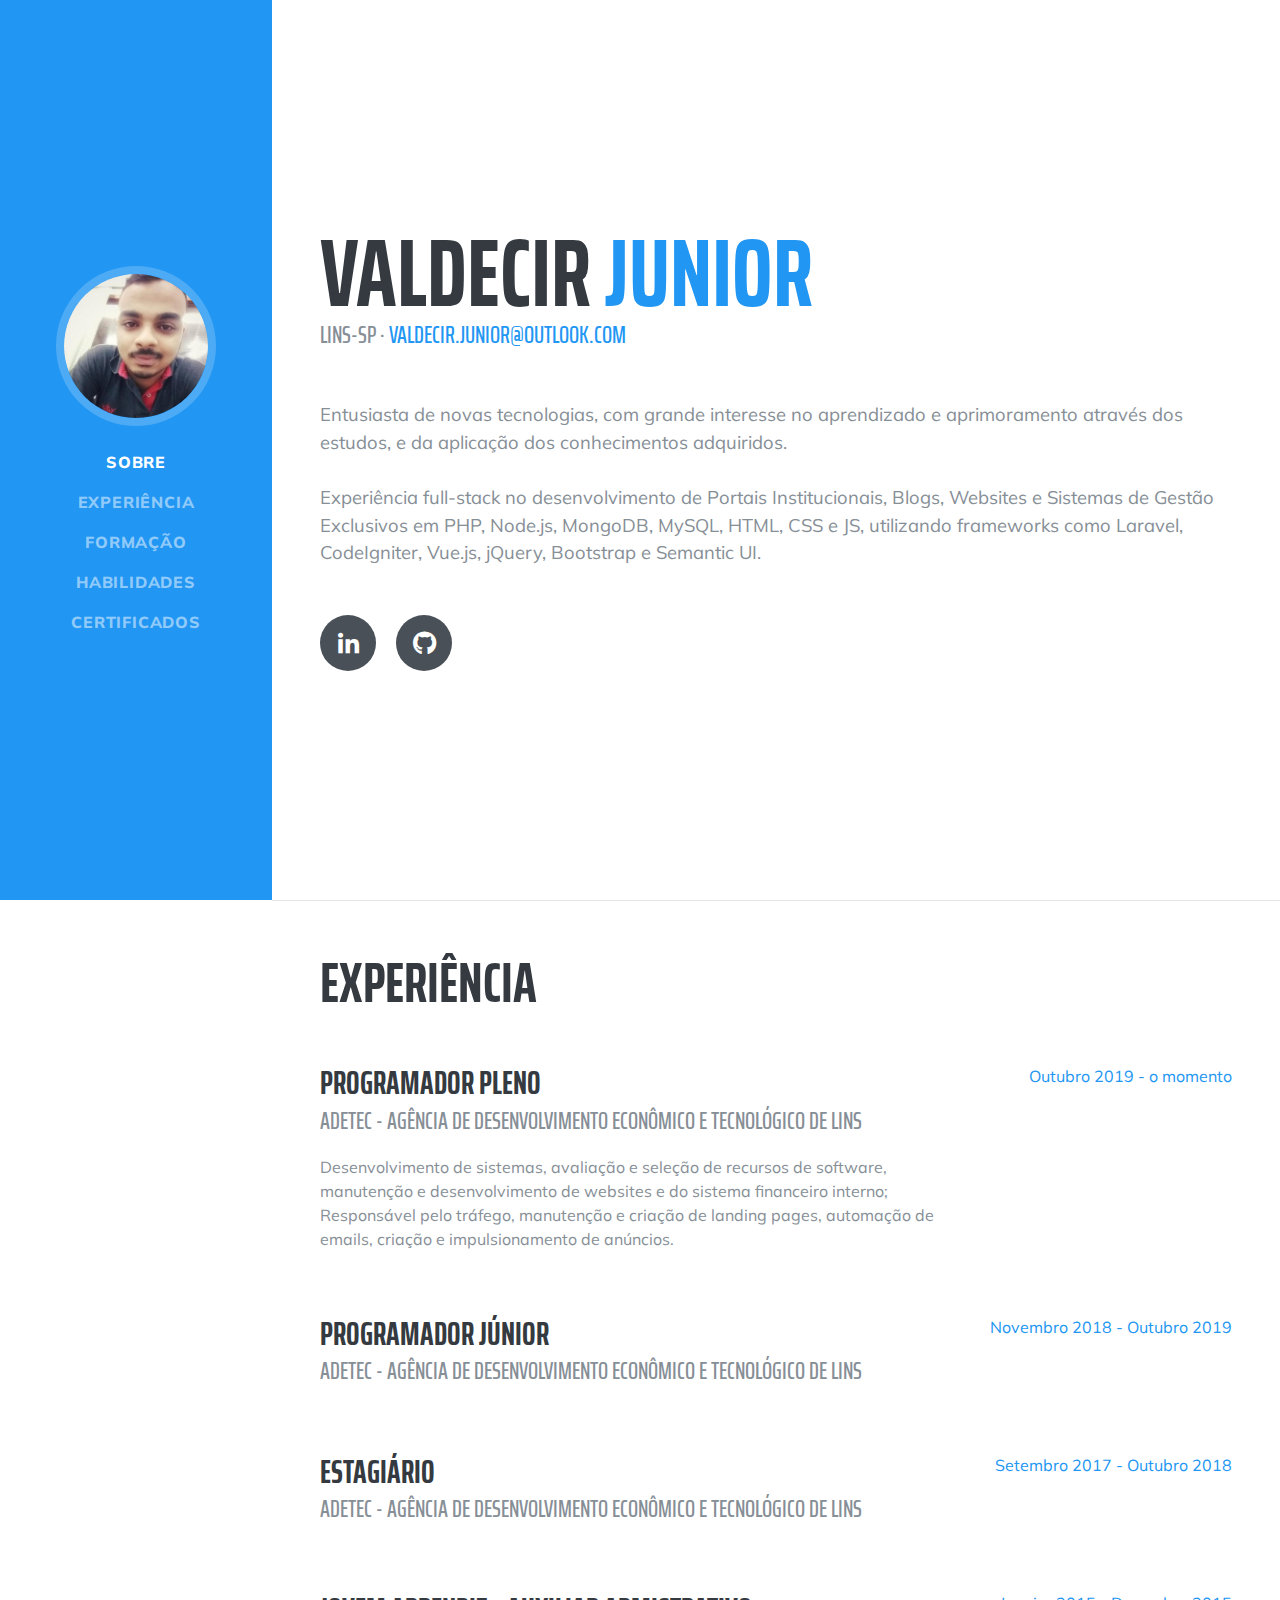
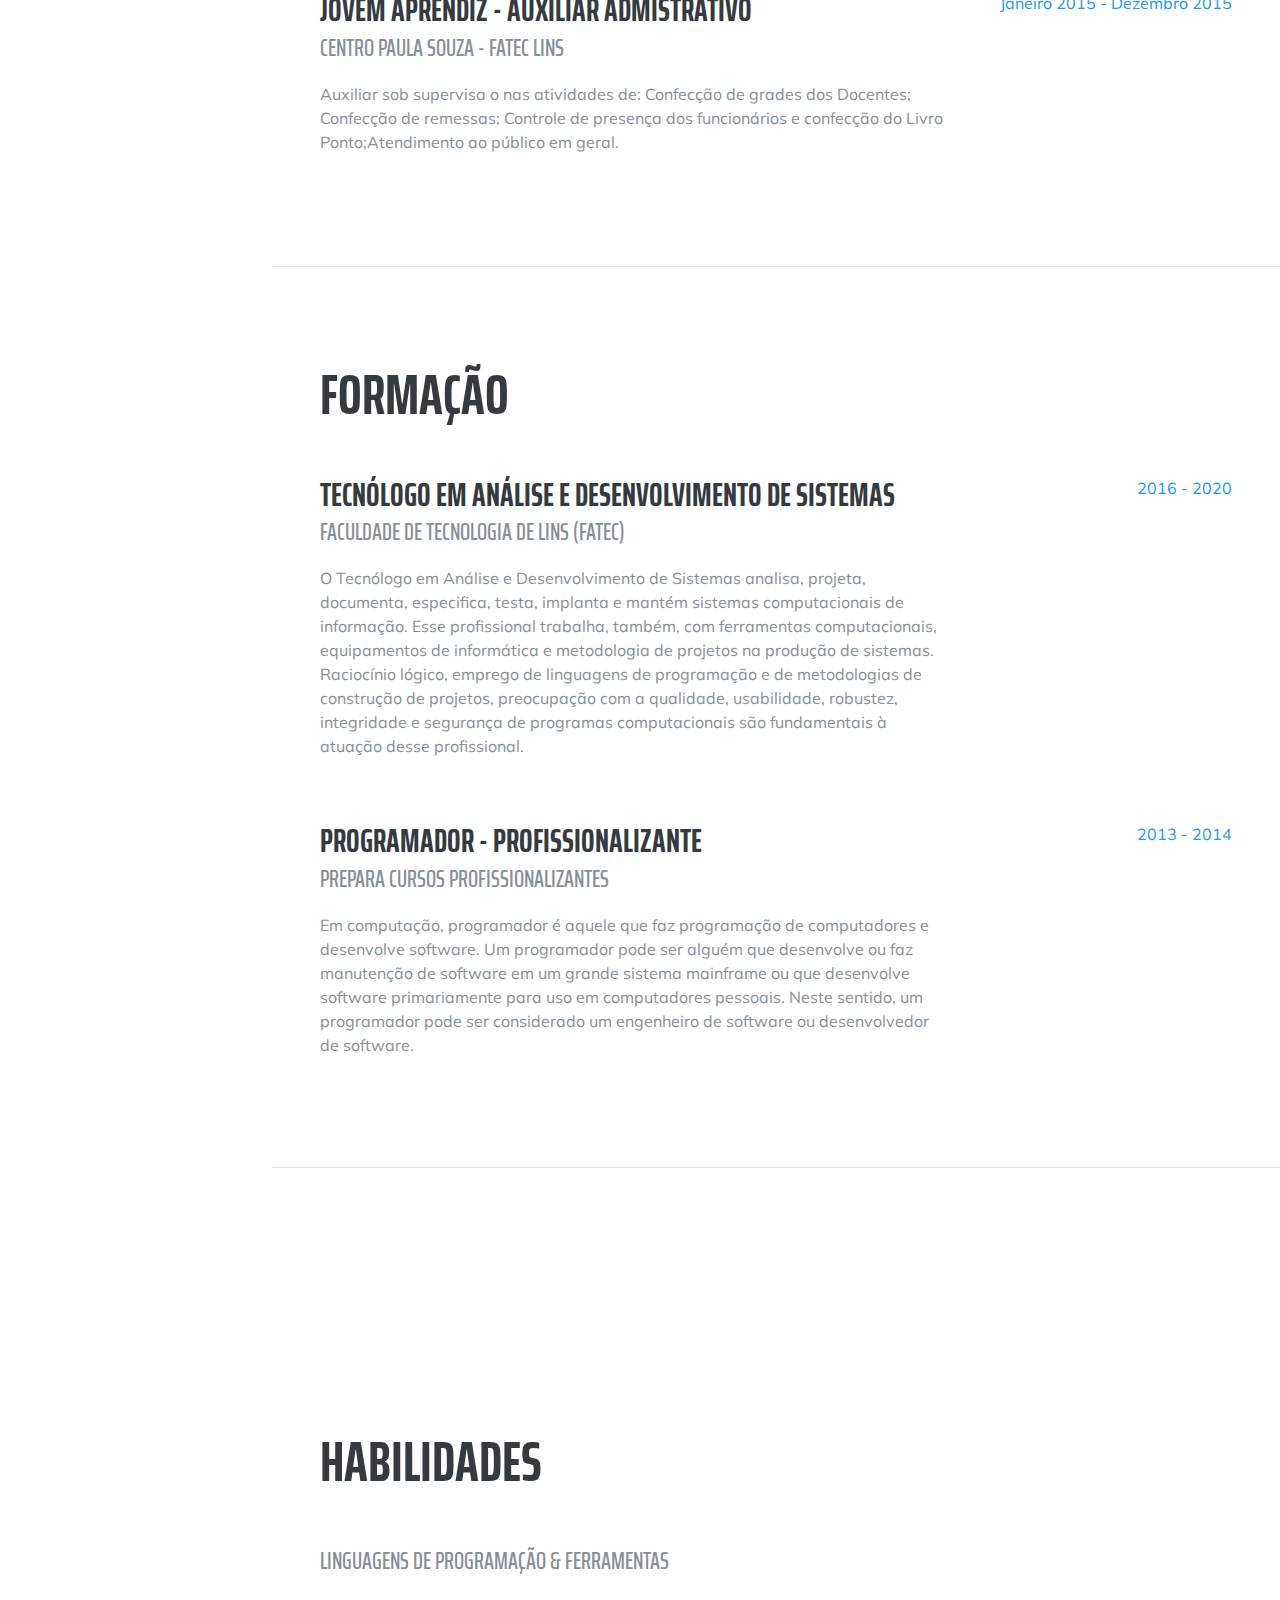
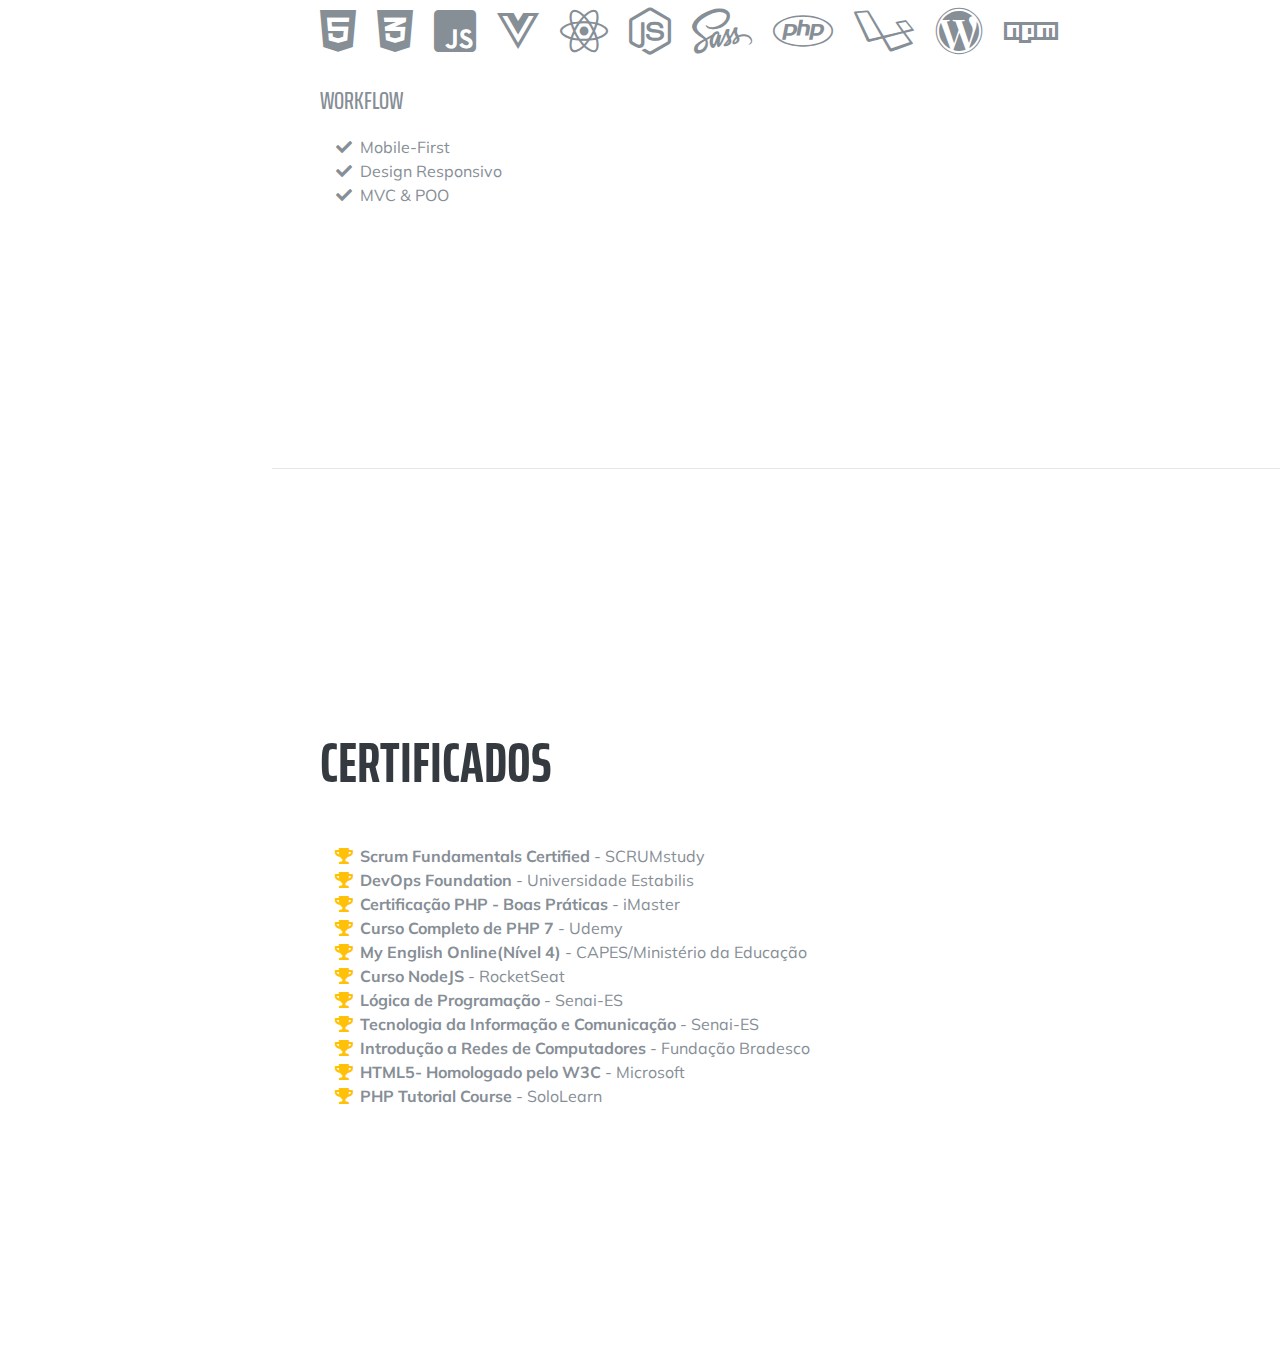
==== index.html @ 2c36a3cb "Update index.html" ====
<!DOCTYPE html>
<html lang="pt-BR">

  <head>

    <meta charset="utf-8">
    <meta name="viewport" content="width=device-width, initial-scale=1, shrink-to-fit=no">
    <meta name="description" content="">
    <meta name="author" content="">

    <link rel="icon" type="image/png" href="/favicon.png">

    <title>Valdecir Junior</title>

    <!-- Bootstrap core CSS -->
    <link href="vendor/bootstrap/css/bootstrap.min.css" rel="stylesheet">

    <!-- Custom fonts for this template -->
    <link href="https://fonts.googleapis.com/css?family=Saira+Extra+Condensed:500,700" rel="stylesheet">
    <link href="https://fonts.googleapis.com/css?family=Muli:400,400i,800,800i" rel="stylesheet">
    <link href="vendor/fontawesome-free/css/all.min.css" rel="stylesheet">

    <!-- Custom styles for this template -->
    <link href="styles/resume.min.css" rel="stylesheet">


    <!-- Global site tag (gtag.js) - Google Analytics -->
    <script async src="https://www.googletagmanager.com/gtag/js?id=UA-122337090-3"></script>
    <script>
      window.dataLayer = window.dataLayer || [];
      function gtag(){dataLayer.push(arguments);}
      gtag('js', new Date());
      gtag('config', 'UA-122337090-3');
    </script>
  </head>

  <body id="page-top">

    <nav class="navbar navbar-expand-lg navbar-dark bg-primary fixed-top" id="sideNav">
      <a class="navbar-brand js-scroll-trigger" href="#page-top">
        <span class="d-block d-lg-none">Valdecir Junior</span>
        <span class="d-none d-lg-block">
          <img class="img-fluid img-profile rounded-circle mx-auto mb-2" src="images/profile.jpg" alt="">
        </span>
      </a>
      <button class="navbar-toggler" type="button" data-toggle="collapse" data-target="#navbarSupportedContent" aria-controls="navbarSupportedContent" aria-expanded="false" aria-label="Toggle navigation">
        <span class="navbar-toggler-icon"></span>
      </button>
      <div class="collapse navbar-collapse" id="navbarSupportedContent">
        <ul class="navbar-nav">
          <li class="nav-item">
            <a class="nav-link js-scroll-trigger" href="#about">Sobre</a>
          </li>
          <li class="nav-item">
            <a class="nav-link js-scroll-trigger" href="#experience">Experiência</a>
          </li>
          <li class="nav-item">
            <a class="nav-link js-scroll-trigger" href="#education">Formação</a>
          </li>
          <li class="nav-item">
            <a class="nav-link js-scroll-trigger" href="#skills">Habilidades</a>
          </li>
          <li class="nav-item">
            <a class="nav-link js-scroll-trigger" href="#awards">Certificados</a>
          </li>
        </ul>
      </div>
    </nav>

    <div class="container-fluid p-0">

      <section class="resume-section p-3 p-lg-5 d-flex d-column" id="about">
        <div class="my-auto">
          <h1 class="mb-0">Valdecir
            <span class="text-primary">Junior</span>
          </h1>
          <div class="subheading mb-5">Lins-SP ·
            <a href="mailto:valdecir.junior@outlook.com">valdecir.junior@outlook.com</a>
          </div>
          <p class="lead mb-5">Entusiasta de novas tecnologias, com grande interesse no aprendizado e aprimoramento através dos estudos, e da aplicação dos conhecimentos adquiridos.
          <br><br>Experiência full-stack no desenvolvimento de Portais Institucionais, Blogs, Websites e Sistemas de Gestão Exclusivos em PHP, Node.js, MongoDB, MySQL, HTML, CSS e JS, utilizando frameworks como Laravel, CodeIgniter, Vue.js, jQuery, Bootstrap e Semantic UI.</p>
          <div class="social-icons">
            <a href="https://linkedin.com/in/valdecirjunior/">
              <i class="fab fa-linkedin-in"></i>
            </a>
            <a href="https://github.com/valdecirdev">
              <i class="fab fa-github"></i>
            </a>
            <!-- <a href="#">
              <i class="fab fa-twitter"></i>
            </a> -->
            <!-- <a href="#">
              <i class="fab fa-facebook-f"></i>
            </a> -->
          </div>
        </div>
      </section>

      <hr class="m-0">

      <section class="resume-section p-3 p-lg-5 d-flex flex-column" id="experience">
        <div class="my-auto">
          <h2 class="mb-5">Experiência</h2>

          <div class="resume-item d-flex flex-column flex-md-row mb-5">
            <div class="resume-content mr-auto">
              <h3 class="mb-0">Programador Pleno</h3>
              <div class="subheading mb-3">ADETEC - Agência de Desenvolvimento Econômico e Tecnológico de Lins</div>
              <p>Desenvolvimento de sistemas, avaliação e seleção de recursos de software, manutenção e desenvolvimento de websites e do sistema financeiro interno; 
              <br>Responsável pelo tráfego, manutenção e criação de landing pages, automação de emails, criação e impulsionamento de anúncios.</p>
            </div>
            <div class="resume-date text-md-right">
              <span class="text-primary">Outubro 2019 - o momento</span>
            </div>
          </div>
          
          <div class="resume-item d-flex flex-column flex-md-row mb-5">
            <div class="resume-content mr-auto">
              <h3 class="mb-0">Programador Júnior</h3>
              <div class="subheading mb-3">ADETEC - Agência de Desenvolvimento Econômico e Tecnológico de Lins</div>
            </div>
            <div class="resume-date text-md-right">
              <span class="text-primary">Novembro 2018 - Outubro 2019</span>
            </div>
          </div>

          <div class="resume-item d-flex flex-column flex-md-row mb-5">
            <div class="resume-content mr-auto">
              <h3 class="mb-0">Estagiário</h3>
              <div class="subheading mb-3">ADETEC - Agência de Desenvolvimento Econômico e Tecnológico de Lins</div>
            </div>
            <div class="resume-date text-md-right">
              <span class="text-primary">Setembro 2017 - Outubro 2018</span>
            </div>
          </div>

          <div class="resume-item d-flex flex-column flex-md-row mb-5">
            <div class="resume-content mr-auto">
              <h3 class="mb-0">Jovem Aprendiz - Auxiliar Admistrativo</h3>
              <div class="subheading mb-3">Centro Paula Souza - FATEC Lins</div>
              <p>Auxiliar sob supervisa o nas atividades de: Confecção de grades dos Docentes; Confecção de remessas; Controle de presença dos funcionários e confecção do Livro Ponto;Atendimento ao público em geral.</p>
            </div>
            <div class="resume-date text-md-right">
              <span class="text-primary">Janeiro 2015 - Dezembro 2015</span>
            </div>
          </div>

        </div>

      </section>

      <hr class="m-0">

      <section class="resume-section p-3 p-lg-5 d-flex flex-column" id="education">
        <div class="my-auto">
          <h2 class="mb-5">Formação</h2>

          <div class="resume-item d-flex flex-column flex-md-row mb-5">
            <div class="resume-content mr-auto">
              <h3 class="mb-0">Tecnólogo em Análise e Desenvolvimento de Sistemas</h3>
              <div class="subheading mb-3">Faculdade de Tecnologia de Lins (FATEC)</div>
              <p>O Tecnólogo em Análise e Desenvolvimento de Sistemas analisa, projeta, documenta, especifica, testa, implanta e mantém sistemas computacionais de informação. Esse profissional trabalha, também, com ferramentas computacionais, equipamentos de informática e metodologia de projetos na produção de sistemas. Raciocínio lógico, emprego de linguagens de programação e de metodologias de construção de projetos, preocupação com a qualidade, usabilidade, robustez, integridade e segurança de programas computacionais são fundamentais à atuação desse profissional.</p>
            </div>
            <div class="resume-date text-md-right">
              <span class="text-primary">2016 - 2020</span>
            </div>
          </div>

          <div class="resume-item d-flex flex-column flex-md-row">
            <div class="resume-content mr-auto">
              <h3 class="mb-0">Programador - Profissionalizante</h3>
              <div class="subheading mb-3">Prepara Cursos Profissionalizantes</div>
              <p>Em computação, programador é aquele que faz programação de computadores e desenvolve software. Um programador pode ser alguém que desenvolve ou faz manutenção de software em um grande sistema mainframe ou que desenvolve software primariamente para uso em computadores pessoais. Neste sentido, um programador pode ser considerado um engenheiro de software ou desenvolvedor de software.</p>
            </div>
            <div class="resume-date text-md-right">
              <span class="text-primary">2013 - 2014</span>
            </div>
          </div>

        </div>
      </section>

      <hr class="m-0">

      <section class="resume-section p-3 p-lg-5 d-flex flex-column" id="skills">
        <div class="my-auto">
          <h2 class="mb-5">Habilidades</h2>

          <div class="subheading mb-3">Linguagens de Programação &amp; Ferramentas</div>
          <ul class="list-inline dev-icons">
            <li class="list-inline-item">
              <i class="fab fa-html5"></i>
            </li>
            <li class="list-inline-item">
              <i class="fab fa-css3-alt"></i>
            </li>
            <li class="list-inline-item">
              <i class="fab fa-js-square"></i>
            </li>
            <li class="list-inline-item">
              <i class="fab fa-vuejs"></i>
            </li>
            <!-- <li class="list-inline-item">
              <i class="fab fa-angular"></i>
            </li> -->
            <li class="list-inline-item">
              <i class="fab fa-react"></i>
            </li>
            <li class="list-inline-item">
              <i class="fab fa-node-js"></i>
            </li>
            <li class="list-inline-item">
              <i class="fab fa-sass"></i>
            </li>
            <!-- <li class="list-inline-item">
              <i class="fab fa-less"></i>
            </li> -->
            <li class="list-inline-item">
              <i class="fab fa-php"></i>
            </li>
            <li class="list-inline-item">
              <i class="fab fa-laravel"></i>
            </li>
            <li class="list-inline-item">
              <i class="fab fa-wordpress"></i>
            </li>
            <!-- <li class="list-inline-item">
              <i class="fab fa-gulp"></i>
            </li>
            <li class="list-inline-item">
              <i class="fab fa-grunt"></i>
            </li> -->
            <li class="list-inline-item">
              <i class="fab fa-npm"></i>
            </li>
            <li class="list-inline-item">
              <i class="fab fa-yarn"></i>
            </li>
          </ul>

          <div class="subheading mb-3">Workflow</div>
          <ul class="fa-ul mb-0">
            <li>
              <i class="fa-li fa fa-check"></i>
              Mobile-First</li>
            <li>
              <i class="fa-li fa fa-check"></i>
              Design Responsivo</li>
            <li>
              <i class="fa-li fa fa-check"></i>
              MVC &amp; POO</li>
            <li>
          </ul>
        </div>
      </section>

      <hr class="m-0">

      <!-- <section class="resume-section p-3 p-lg-5 d-flex flex-column" id="interests">
        <div class="my-auto">
          <h2 class="mb-5">Interests</h2>
          <p>Apart from being a web developer, I enjoy most of my time being outdoors. In the winter, I am an avid skier and novice ice climber. During the warmer months here in Colorado, I enjoy mountain biking, free climbing, and kayaking.</p>
          <p class="mb-0">When forced indoors, I follow a number of sci-fi and fantasy genre movies and television shows, I am an aspiring chef, and I spend a large amount of my free time exploring the latest technology advancements in the front-end web development world.</p>
        </div>
      </section>

      <hr class="m-0"> -->

      <section class="resume-section p-3 p-lg-5 d-flex flex-column" id="awards">
        <div class="my-auto">
          <h2 class="mb-5">Certificados</h2>
          <ul class="fa-ul mb-0">
            <li>
              <i class="fa-li fa fa-trophy text-warning"></i>
              <strong>Scrum Fundamentals Certified</strong> - SCRUMstudy
            </li>
            <li>
              <i class="fa-li fa fa-trophy text-warning"></i>
              <strong>DevOps Foundation</strong> - Universidade Estabilis
            </li>
            <li>
              <i class="fa-li fa fa-trophy text-warning"></i>
              <strong>Certificação PHP - Boas Práticas</strong> - iMaster
            </li>
            <li>
              <i class="fa-li fa fa-trophy text-warning"></i>
              <strong>Curso Completo de PHP 7</strong> - Udemy
            </li>
            <li>
              <i class="fa-li fa fa-trophy text-warning"></i>
              <strong>My English Online(Nível 4)</strong> - CAPES/Ministério da Educação
            </li>
            <li>
              <i class="fa-li fa fa-trophy text-warning"></i>
              <strong>Curso NodeJS</strong> - RocketSeat
            </li>
            <li>
              <i class="fa-li fa fa-trophy text-warning"></i>
              <strong>Lógica de Programação</strong> - Senai-ES
            </li>
            <li>
              <i class="fa-li fa fa-trophy text-warning"></i>
              <strong>Tecnologia da Informação e Comunicação</strong> - Senai-ES
            </li>
            <li>
              <i class="fa-li fa fa-trophy text-warning"></i>
              <strong>Introdução a Redes de Computadores</strong> - Fundação Bradesco
            </li>
            <li>
              <i class="fa-li fa fa-trophy text-warning"></i>
              <strong>HTML5- Homologado pelo W3C</strong> - Microsoft
            </li>
            <li>
              <i class="fa-li fa fa-trophy text-warning"></i>
              <strong>PHP Tutorial Course</strong> - SoloLearn
            </li>
            
          </ul>
        </div>
      </section>

    </div>

    <!-- Bootstrap core JavaScript -->
    <script src="vendor/jquery/jquery.min.js"></script>
    <script src="vendor/bootstrap/js/bootstrap.bundle.min.js"></script>

    <!-- Plugin JavaScript -->
    <script src="vendor/jquery-easing/jquery.easing.min.js"></script>

    <!-- Custom scripts for this template -->
    <script src="js/resume.min.js"></script>

  </body>

</html>
---- vendor/fontawesome-free/css/all.min.css ----
/*!
 * Font Awesome Free 5.3.1 by @fontawesome - https://fontawesome.com
 * License - https://fontawesome.com/license/free (Icons: CC BY 4.0, Fonts: SIL OFL 1.1, Code: MIT License)
 */
.fa,.fab,.fal,.far,.fas{-moz-osx-font-smoothing:grayscale;-webkit-font-smoothing:antialiased;display:inline-block;font-style:normal;font-variant:normal;text-rendering:auto;line-height:1}.fa-lg{font-size:1.33333em;line-height:.75em;vertical-align:-.0667em}.fa-xs{font-size:.75em}.fa-sm{font-size:.875em}.fa-1x{font-size:1em}.fa-2x{font-size:2em}.fa-3x{font-size:3em}.fa-4x{font-size:4em}.fa-5x{font-size:5em}.fa-6x{font-size:6em}.fa-7x{font-size:7em}.fa-8x{font-size:8em}.fa-9x{font-size:9em}.fa-10x{font-size:10em}.fa-fw{text-align:center;width:1.25em}.fa-ul{list-style-type:none;margin-left:2.5em;padding-left:0}.fa-ul>li{position:relative}.fa-li{left:-2em;position:absolute;text-align:center;width:2em;line-height:inherit}.fa-border{border:.08em solid #eee;border-radius:.1em;padding:.2em .25em .15em}.fa-pull-left{float:left}.fa-pull-right{float:right}.fa.fa-pull-left,.fab.fa-pull-left,.fal.fa-pull-left,.far.fa-pull-left,.fas.fa-pull-left{margin-right:.3em}.fa.fa-pull-right,.fab.fa-pull-right,.fal.fa-pull-right,.far.fa-pull-right,.fas.fa-pull-right{margin-left:.3em}.fa-spin{animation:fa-spin 2s infinite linear}.fa-pulse{animation:fa-spin 1s infinite steps(8)}@keyframes fa-spin{0%{transform:rotate(0deg)}to{transform:rotate(1turn)}}.fa-rotate-90{-ms-filter:"progid:DXImageTransform.Microsoft.BasicImage(rotation=1)";transform:rotate(90deg)}.fa-rotate-180{-ms-filter:"progid:DXImageTransform.Microsoft.BasicImage(rotation=2)";transform:rotate(180deg)}.fa-rotate-270{-ms-filter:"progid:DXImageTransform.Microsoft.BasicImage(rotation=3)";transform:rotate(270deg)}.fa-flip-horizontal{-ms-filter:"progid:DXImageTransform.Microsoft.BasicImage(rotation=0, mirror=1)";transform:scaleX(-1)}.fa-flip-vertical{transform:scaleY(-1)}.fa-flip-horizontal.fa-flip-vertical,.fa-flip-vertical{-ms-filter:"progid:DXImageTransform.Microsoft.BasicImage(rotation=2, mirror=1)"}.fa-flip-horizontal.fa-flip-vertical{transform:scale(-1)}:root .fa-flip-horizontal,:root .fa-flip-vertical,:root .fa-rotate-90,:root .fa-rotate-180,:root .fa-rotate-270{-webkit-filter:none;filter:none}.fa-stack{display:inline-block;height:2em;line-height:2em;position:relative;vertical-align:middle;width:2em}.fa-stack-1x,.fa-stack-2x{left:0;position:absolute;text-align:center;width:100%}.fa-stack-1x{line-height:inherit}.fa-stack-2x{font-size:2em}.fa-inverse{color:#fff}.fa-500px:before{content:"\f26e"}.fa-accessible-icon:before{content:"\f368"}.fa-accusoft:before{content:"\f369"}.fa-ad:before{content:"\f641"}.fa-address-book:before{content:"\f2b9"}.fa-address-card:before{content:"\f2bb"}.fa-adjust:before{content:"\f042"}.fa-adn:before{content:"\f170"}.fa-adversal:before{content:"\f36a"}.fa-affiliatetheme:before{content:"\f36b"}.fa-air-freshener:before{content:"\f5d0"}.fa-algolia:before{content:"\f36c"}.fa-align-center:before{content:"\f037"}.fa-align-justify:before{content:"\f039"}.fa-align-left:before{content:"\f036"}.fa-align-right:before{content:"\f038"}.fa-alipay:before{content:"\f642"}.fa-allergies:before{content:"\f461"}.fa-amazon:before{content:"\f270"}.fa-amazon-pay:before{content:"\f42c"}.fa-ambulance:before{content:"\f0f9"}.fa-american-sign-language-interpreting:before{content:"\f2a3"}.fa-amilia:before{content:"\f36d"}.fa-anchor:before{content:"\f13d"}.fa-android:before{content:"\f17b"}.fa-angellist:before{content:"\f209"}.fa-angle-double-down:before{content:"\f103"}.fa-angle-double-left:before{content:"\f100"}.fa-angle-double-right:before{content:"\f101"}.fa-angle-double-up:before{content:"\f102"}.fa-angle-down:before{content:"\f107"}.fa-angle-left:before{content:"\f104"}.fa-angle-right:before{content:"\f105"}.fa-angle-up:before{content:"\f106"}.fa-angry:before{content:"\f556"}.fa-angrycreative:before{content:"\f36e"}.fa-angular:before{content:"\f420"}.fa-ankh:before{content:"\f644"}.fa-app-store:before{content:"\f36f"}.fa-app-store-ios:before{content:"\f370"}.fa-apper:before{content:"\f371"}.fa-apple:before{content:"\f179"}.fa-apple-alt:before{content:"\f5d1"}.fa-apple-pay:before{content:"\f415"}.fa-archive:before{content:"\f187"}.fa-archway:before{content:"\f557"}.fa-arrow-alt-circle-down:before{content:"\f358"}.fa-arrow-alt-circle-left:before{content:"\f359"}.fa-arrow-alt-circle-right:before{content:"\f35a"}.fa-arrow-alt-circle-up:before{content:"\f35b"}.fa-arrow-circle-down:before{content:"\f0ab"}.fa-arrow-circle-left:before{content:"\f0a8"}.fa-arrow-circle-right:before{content:"\f0a9"}.fa-arrow-circle-up:before{content:"\f0aa"}.fa-arrow-down:before{content:"\f063"}.fa-arrow-left:before{content:"\f060"}.fa-arrow-right:before{content:"\f061"}.fa-arrow-up:before{content:"\f062"}.fa-arrows-alt:before{content:"\f0b2"}.fa-arrows-alt-h:before{content:"\f337"}.fa-arrows-alt-v:before{content:"\f338"}.fa-assistive-listening-systems:before{content:"\f2a2"}.fa-asterisk:before{content:"\f069"}.fa-asymmetrik:before{content:"\f372"}.fa-at:before{content:"\f1fa"}.fa-atlas:before{content:"\f558"}.fa-atom:before{content:"\f5d2"}.fa-audible:before{content:"\f373"}.fa-audio-description:before{content:"\f29e"}.fa-autoprefixer:before{content:"\f41c"}.fa-avianex:before{content:"\f374"}.fa-aviato:before{content:"\f421"}.fa-award:before{content:"\f559"}.fa-aws:before{content:"\f375"}.fa-backspace:before{content:"\f55a"}.fa-backward:before{content:"\f04a"}.fa-balance-scale:before{content:"\f24e"}.fa-ban:before{content:"\f05e"}.fa-band-aid:before{content:"\f462"}.fa-bandcamp:before{content:"\f2d5"}.fa-barcode:before{content:"\f02a"}.fa-bars:before{content:"\f0c9"}.fa-baseball-ball:before{content:"\f433"}.fa-basketball-ball:before{content:"\f434"}.fa-bath:before{content:"\f2cd"}.fa-battery-empty:before{content:"\f244"}.fa-battery-full:before{content:"\f240"}.fa-battery-half:before{content:"\f242"}.fa-battery-quarter:before{content:"\f243"}.fa-battery-three-quarters:before{content:"\f241"}.fa-bed:before{content:"\f236"}.fa-beer:before{content:"\f0fc"}.fa-behance:before{content:"\f1b4"}.fa-behance-square:before{content:"\f1b5"}.fa-bell:before{content:"\f0f3"}.fa-bell-slash:before{content:"\f1f6"}.fa-bezier-curve:before{content:"\f55b"}.fa-bible:before{content:"\f647"}.fa-bicycle:before{content:"\f206"}.fa-bimobject:before{content:"\f378"}.fa-binoculars:before{content:"\f1e5"}.fa-birthday-cake:before{content:"\f1fd"}.fa-bitbucket:before{content:"\f171"}.fa-bitcoin:before{content:"\f379"}.fa-bity:before{content:"\f37a"}.fa-black-tie:before{content:"\f27e"}.fa-blackberry:before{content:"\f37b"}.fa-blender:before{content:"\f517"}.fa-blind:before{content:"\f29d"}.fa-blogger:before{content:"\f37c"}.fa-blogger-b:before{content:"\f37d"}.fa-bluetooth:before{content:"\f293"}.fa-bluetooth-b:before{content:"\f294"}.fa-bold:before{content:"\f032"}.fa-bolt:before{content:"\f0e7"}.fa-bomb:before{content:"\f1e2"}.fa-bone:before{content:"\f5d7"}.fa-bong:before{content:"\f55c"}.fa-book:before{content:"\f02d"}.fa-book-open:before{content:"\f518"}.fa-book-reader:before{content:"\f5da"}.fa-bookmark:before{content:"\f02e"}.fa-bowling-ball:before{content:"\f436"}.fa-box:before{content:"\f466"}.fa-box-open:before{content:"\f49e"}.fa-boxes:before{content:"\f468"}.fa-braille:before{content:"\f2a1"}.fa-brain:before{content:"\f5dc"}.fa-briefcase:before{content:"\f0b1"}.fa-briefcase-medical:before{content:"\f469"}.fa-broadcast-tower:before{content:"\f519"}.fa-broom:before{content:"\f51a"}.fa-brush:before{content:"\f55d"}.fa-btc:before{content:"\f15a"}.fa-bug:before{content:"\f188"}.fa-building:before{content:"\f1ad"}.fa-bullhorn:before{content:"\f0a1"}.fa-bullseye:before{content:"\f140"}.fa-burn:before{content:"\f46a"}.fa-buromobelexperte:before{content:"\f37f"}.fa-bus:before{content:"\f207"}.fa-bus-alt:before{content:"\f55e"}.fa-business-time:before{content:"\f64a"}.fa-buysellads:before{content:"\f20d"}.fa-calculator:before{content:"\f1ec"}.fa-calendar:before{content:"\f133"}.fa-calendar-alt:before{content:"\f073"}.fa-calendar-check:before{content:"\f274"}.fa-calendar-minus:before{content:"\f272"}.fa-calendar-plus:before{content:"\f271"}.fa-calendar-times:before{content:"\f273"}.fa-camera:before{content:"\f030"}.fa-camera-retro:before{content:"\f083"}.fa-cannabis:before{content:"\f55f"}.fa-capsules:before{content:"\f46b"}.fa-car:before{content:"\f1b9"}.fa-car-alt:before{content:"\f5de"}.fa-car-battery:before{content:"\f5df"}.fa-car-crash:before{content:"\f5e1"}.fa-car-side:before{content:"\f5e4"}.fa-caret-down:before{content:"\f0d7"}.fa-caret-left:before{content:"\f0d9"}.fa-caret-right:before{content:"\f0da"}.fa-caret-square-down:before{content:"\f150"}.fa-caret-square-left:before{content:"\f191"}.fa-caret-square-right:before{content:"\f152"}.fa-caret-square-up:before{content:"\f151"}.fa-caret-up:before{content:"\f0d8"}.fa-cart-arrow-down:before{content:"\f218"}.fa-cart-plus:before{content:"\f217"}.fa-cc-amazon-pay:before{content:"\f42d"}.fa-cc-amex:before{content:"\f1f3"}.fa-cc-apple-pay:before{content:"\f416"}.fa-cc-diners-club:before{content:"\f24c"}.fa-cc-discover:before{content:"\f1f2"}.fa-cc-jcb:before{content:"\f24b"}.fa-cc-mastercard:before{content:"\f1f1"}.fa-cc-paypal:before{content:"\f1f4"}.fa-cc-stripe:before{content:"\f1f5"}.fa-cc-visa:before{content:"\f1f0"}.fa-centercode:before{content:"\f380"}.fa-certificate:before{content:"\f0a3"}.fa-chalkboard:before{content:"\f51b"}.fa-chalkboard-teacher:before{content:"\f51c"}.fa-charging-station:before{content:"\f5e7"}.fa-chart-area:before{content:"\f1fe"}.fa-chart-bar:before{content:"\f080"}.fa-chart-line:before{content:"\f201"}.fa-chart-pie:before{content:"\f200"}.fa-check:before{content:"\f00c"}.fa-check-circle:before{content:"\f058"}.fa-check-double:before{content:"\f560"}.fa-check-square:before{content:"\f14a"}.fa-chess:before{content:"\f439"}.fa-chess-bishop:before{content:"\f43a"}.fa-chess-board:before{content:"\f43c"}.fa-chess-king:before{content:"\f43f"}.fa-chess-knight:before{content:"\f441"}.fa-chess-pawn:before{content:"\f443"}.fa-chess-queen:before{content:"\f445"}.fa-chess-rook:before{content:"\f447"}.fa-chevron-circle-down:before{content:"\f13a"}.fa-chevron-circle-left:before{content:"\f137"}.fa-chevron-circle-right:before{content:"\f138"}.fa-chevron-circle-up:before{content:"\f139"}.fa-chevron-down:before{content:"\f078"}.fa-chevron-left:before{content:"\f053"}.fa-chevron-right:before{content:"\f054"}.fa-chevron-up:before{content:"\f077"}.fa-child:before{content:"\f1ae"}.fa-chrome:before{content:"\f268"}.fa-church:before{content:"\f51d"}.fa-circle:before{content:"\f111"}.fa-circle-notch:before{content:"\f1ce"}.fa-city:before{content:"\f64f"}.fa-clipboard:before{content:"\f328"}.fa-clipboard-check:before{content:"\f46c"}.fa-clipboard-list:before{content:"\f46d"}.fa-clock:before{content:"\f017"}.fa-clone:before{content:"\f24d"}.fa-closed-captioning:before{content:"\f20a"}.fa-cloud:before{content:"\f0c2"}.fa-cloud-download-alt:before{content:"\f381"}.fa-cloud-upload-alt:before{content:"\f382"}.fa-cloudscale:before{content:"\f383"}.fa-cloudsmith:before{content:"\f384"}.fa-cloudversify:before{content:"\f385"}.fa-cocktail:before{content:"\f561"}.fa-code:before{content:"\f121"}.fa-code-branch:before{content:"\f126"}.fa-codepen:before{content:"\f1cb"}.fa-codiepie:before{content:"\f284"}.fa-coffee:before{content:"\f0f4"}.fa-cog:before{content:"\f013"}.fa-cogs:before{content:"\f085"}.fa-coins:before{content:"\f51e"}.fa-columns:before{content:"\f0db"}.fa-comment:before{content:"\f075"}.fa-comment-alt:before{content:"\f27a"}.fa-comment-dollar:before{content:"\f651"}.fa-comment-dots:before{content:"\f4ad"}.fa-comment-slash:before{content:"\f4b3"}.fa-comments:before{content:"\f086"}.fa-comments-dollar:before{content:"\f653"}.fa-compact-disc:before{content:"\f51f"}.fa-compass:before{content:"\f14e"}.fa-compress:before{content:"\f066"}.fa-concierge-bell:before{content:"\f562"}.fa-connectdevelop:before{content:"\f20e"}.fa-contao:before{content:"\f26d"}.fa-cookie:before{content:"\f563"}.fa-cookie-bite:before{content:"\f564"}.fa-copy:before{content:"\f0c5"}.fa-copyright:before{content:"\f1f9"}.fa-couch:before{content:"\f4b8"}.fa-cpanel:before{content:"\f388"}.fa-creative-commons:before{content:"\f25e"}.fa-creative-commons-by:before{content:"\f4e7"}.fa-creative-commons-nc:before{content:"\f4e8"}.fa-creative-commons-nc-eu:before{content:"\f4e9"}.fa-creative-commons-nc-jp:before{content:"\f4ea"}.fa-creative-commons-nd:before{content:"\f4eb"}.fa-creative-commons-pd:before{content:"\f4ec"}.fa-creative-commons-pd-alt:before{content:"\f4ed"}.fa-creative-commons-remix:before{content:"\f4ee"}.fa-creative-commons-sa:before{content:"\f4ef"}.fa-creative-commons-sampling:before{content:"\f4f0"}.fa-creative-commons-sampling-plus:before{content:"\f4f1"}.fa-creative-commons-share:before{content:"\f4f2"}.fa-credit-card:before{content:"\f09d"}.fa-crop:before{content:"\f125"}.fa-crop-alt:before{content:"\f565"}.fa-cross:before{content:"\f654"}.fa-crosshairs:before{content:"\f05b"}.fa-crow:before{content:"\f520"}.fa-crown:before{content:"\f521"}.fa-css3:before{content:"\f13c"}.fa-css3-alt:before{content:"\f38b"}.fa-cube:before{content:"\f1b2"}.fa-cubes:before{content:"\f1b3"}.fa-cut:before{content:"\f0c4"}.fa-cuttlefish:before{content:"\f38c"}.fa-d-and-d:before{content:"\f38d"}.fa-dashcube:before{content:"\f210"}.fa-database:before{content:"\f1c0"}.fa-deaf:before{content:"\f2a4"}.fa-delicious:before{content:"\f1a5"}.fa-deploydog:before{content:"\f38e"}.fa-deskpro:before{content:"\f38f"}.fa-desktop:before{content:"\f108"}.fa-deviantart:before{content:"\f1bd"}.fa-dharmachakra:before{content:"\f655"}.fa-diagnoses:before{content:"\f470"}.fa-dice:before{content:"\f522"}.fa-dice-five:before{content:"\f523"}.fa-dice-four:before{content:"\f524"}.fa-dice-one:before{content:"\f525"}.fa-dice-six:before{content:"\f526"}.fa-dice-three:before{content:"\f527"}.fa-dice-two:before{content:"\f528"}.fa-digg:before{content:"\f1a6"}.fa-digital-ocean:before{content:"\f391"}.fa-digital-tachograph:before{content:"\f566"}.fa-directions:before{content:"\f5eb"}.fa-discord:before{content:"\f392"}.fa-discourse:before{content:"\f393"}.fa-divide:before{content:"\f529"}.fa-dizzy:before{content:"\f567"}.fa-dna:before{content:"\f471"}.fa-dochub:before{content:"\f394"}.fa-docker:before{content:"\f395"}.fa-dollar-sign:before{content:"\f155"}.fa-dolly:before{content:"\f472"}.fa-dolly-flatbed:before{content:"\f474"}.fa-donate:before{content:"\f4b9"}.fa-door-closed:before{content:"\f52a"}.fa-door-open:before{content:"\f52b"}.fa-dot-circle:before{content:"\f192"}.fa-dove:before{content:"\f4ba"}.fa-download:before{content:"\f019"}.fa-draft2digital:before{content:"\f396"}.fa-drafting-compass:before{content:"\f568"}.fa-draw-polygon:before{content:"\f5ee"}.fa-dribbble:before{content:"\f17d"}.fa-dribbble-square:before{content:"\f397"}.fa-dropbox:before{content:"\f16b"}.fa-drum:before{content:"\f569"}.fa-drum-steelpan:before{content:"\f56a"}.fa-drupal:before{content:"\f1a9"}.fa-dumbbell:before{content:"\f44b"}.fa-dyalog:before{content:"\f399"}.fa-earlybirds:before{content:"\f39a"}.fa-ebay:before{content:"\f4f4"}.fa-edge:before{content:"\f282"}.fa-edit:before{content:"\f044"}.fa-eject:before{content:"\f052"}.fa-elementor:before{content:"\f430"}.fa-ellipsis-h:before{content:"\f141"}.fa-ellipsis-v:before{content:"\f142"}.fa-ello:before{content:"\f5f1"}.fa-ember:before{content:"\f423"}.fa-empire:before{content:"\f1d1"}.fa-envelope:before{content:"\f0e0"}.fa-envelope-open:before{content:"\f2b6"}.fa-envelope-open-text:before{content:"\f658"}.fa-envelope-square:before{content:"\f199"}.fa-envira:before{content:"\f299"}.fa-equals:before{content:"\f52c"}.fa-eraser:before{content:"\f12d"}.fa-erlang:before{content:"\f39d"}.fa-ethereum:before{content:"\f42e"}.fa-etsy:before{content:"\f2d7"}.fa-euro-sign:before{content:"\f153"}.fa-exchange-alt:before{content:"\f362"}.fa-exclamation:before{content:"\f12a"}.fa-exclamation-circle:before{content:"\f06a"}.fa-exclamation-triangle:before{content:"\f071"}.fa-expand:before{content:"\f065"}.fa-expand-arrows-alt:before{content:"\f31e"}.fa-expeditedssl:before{content:"\f23e"}.fa-external-link-alt:before{content:"\f35d"}.fa-external-link-square-alt:before{content:"\f360"}.fa-eye:before{content:"\f06e"}.fa-eye-dropper:before{content:"\f1fb"}.fa-eye-slash:before{content:"\f070"}.fa-facebook:before{content:"\f09a"}.fa-facebook-f:before{content:"\f39e"}.fa-facebook-messenger:before{content:"\f39f"}.fa-facebook-square:before{content:"\f082"}.fa-fast-backward:before{content:"\f049"}.fa-fast-forward:before{content:"\f050"}.fa-fax:before{content:"\f1ac"}.fa-feather:before{content:"\f52d"}.fa-feather-alt:before{content:"\f56b"}.fa-female:before{content:"\f182"}.fa-fighter-jet:before{content:"\f0fb"}.fa-file:before{content:"\f15b"}.fa-file-alt:before{content:"\f15c"}.fa-file-archive:before{content:"\f1c6"}.fa-file-audio:before{content:"\f1c7"}.fa-file-code:before{content:"\f1c9"}.fa-file-contract:before{content:"\f56c"}.fa-file-download:before{content:"\f56d"}.fa-file-excel:before{content:"\f1c3"}.fa-file-export:before{content:"\f56e"}.fa-file-image:before{content:"\f1c5"}.fa-file-import:before{content:"\f56f"}.fa-file-invoice:before{content:"\f570"}.fa-file-invoice-dollar:before{content:"\f571"}.fa-file-medical:before{content:"\f477"}.fa-file-medical-alt:before{content:"\f478"}.fa-file-pdf:before{content:"\f1c1"}.fa-file-powerpoint:before{content:"\f1c4"}.fa-file-prescription:before{content:"\f572"}.fa-file-signature:before{content:"\f573"}.fa-file-upload:before{content:"\f574"}.fa-file-video:before{content:"\f1c8"}.fa-file-word:before{content:"\f1c2"}.fa-fill:before{content:"\f575"}.fa-fill-drip:before{content:"\f576"}.fa-film:before{content:"\f008"}.fa-filter:before{content:"\f0b0"}.fa-fingerprint:before{content:"\f577"}.fa-fire:before{content:"\f06d"}.fa-fire-extinguisher:before{content:"\f134"}.fa-firefox:before{content:"\f269"}.fa-first-aid:before{content:"\f479"}.fa-first-order:before{content:"\f2b0"}.fa-first-order-alt:before{content:"\f50a"}.fa-firstdraft:before{content:"\f3a1"}.fa-fish:before{content:"\f578"}.fa-flag:before{content:"\f024"}.fa-flag-checkered:before{content:"\f11e"}.fa-flask:before{content:"\f0c3"}.fa-flickr:before{content:"\f16e"}.fa-flipboard:before{content:"\f44d"}.fa-flushed:before{content:"\f579"}.fa-fly:before{content:"\f417"}.fa-folder:before{content:"\f07b"}.fa-folder-minus:before{content:"\f65d"}.fa-folder-open:before{content:"\f07c"}.fa-folder-plus:before{content:"\f65e"}.fa-font:before{content:"\f031"}.fa-font-awesome:before{content:"\f2b4"}.fa-font-awesome-alt:before{content:"\f35c"}.fa-font-awesome-flag:before{content:"\f425"}.fa-font-awesome-logo-full:before{content:"\f4e6"}.fa-fonticons:before{content:"\f280"}.fa-fonticons-fi:before{content:"\f3a2"}.fa-football-ball:before{content:"\f44e"}.fa-fort-awesome:before{content:"\f286"}.fa-fort-awesome-alt:before{content:"\f3a3"}.fa-forumbee:before{content:"\f211"}.fa-forward:before{content:"\f04e"}.fa-foursquare:before{content:"\f180"}.fa-free-code-camp:before{content:"\f2c5"}.fa-freebsd:before{content:"\f3a4"}.fa-frog:before{content:"\f52e"}.fa-frown:before{content:"\f119"}.fa-frown-open:before{content:"\f57a"}.fa-fulcrum:before{content:"\f50b"}.fa-funnel-dollar:before{content:"\f662"}.fa-futbol:before{content:"\f1e3"}.fa-galactic-republic:before{content:"\f50c"}.fa-galactic-senate:before{content:"\f50d"}.fa-gamepad:before{content:"\f11b"}.fa-gas-pump:before{content:"\f52f"}.fa-gavel:before{content:"\f0e3"}.fa-gem:before{content:"\f3a5"}.fa-genderless:before{content:"\f22d"}.fa-get-pocket:before{content:"\f265"}.fa-gg:before{content:"\f260"}.fa-gg-circle:before{content:"\f261"}.fa-gift:before{content:"\f06b"}.fa-git:before{content:"\f1d3"}.fa-git-square:before{content:"\f1d2"}.fa-github:before{content:"\f09b"}.fa-github-alt:before{content:"\f113"}.fa-github-square:before{content:"\f092"}.fa-gitkraken:before{content:"\f3a6"}.fa-gitlab:before{content:"\f296"}.fa-gitter:before{content:"\f426"}.fa-glass-martini:before{content:"\f000"}.fa-glass-martini-alt:before{content:"\f57b"}.fa-glasses:before{content:"\f530"}.fa-glide:before{content:"\f2a5"}.fa-glide-g:before{content:"\f2a6"}.fa-globe:before{content:"\f0ac"}.fa-globe-africa:before{content:"\f57c"}.fa-globe-americas:before{content:"\f57d"}.fa-globe-asia:before{content:"\f57e"}.fa-gofore:before{content:"\f3a7"}.fa-golf-ball:before{content:"\f450"}.fa-goodreads:before{content:"\f3a8"}.fa-goodreads-g:before{content:"\f3a9"}.fa-google:before{content:"\f1a0"}.fa-google-drive:before{content:"\f3aa"}.fa-google-play:before{content:"\f3ab"}.fa-google-plus:before{content:"\f2b3"}.fa-google-plus-g:before{content:"\f0d5"}.fa-google-plus-square:before{content:"\f0d4"}.fa-google-wallet:before{content:"\f1ee"}.fa-gopuram:before{content:"\f664"}.fa-graduation-cap:before{content:"\f19d"}.fa-gratipay:before{content:"\f184"}.fa-grav:before{content:"\f2d6"}.fa-greater-than:before{content:"\f531"}.fa-greater-than-equal:before{content:"\f532"}.fa-grimace:before{content:"\f57f"}.fa-grin:before{content:"\f580"}.fa-grin-alt:before{content:"\f581"}.fa-grin-beam:before{content:"\f582"}.fa-grin-beam-sweat:before{content:"\f583"}.fa-grin-hearts:before{content:"\f584"}.fa-grin-squint:before{content:"\f585"}.fa-grin-squint-tears:before{content:"\f586"}.fa-grin-stars:before{content:"\f587"}.fa-grin-tears:before{content:"\f588"}.fa-grin-tongue:before{content:"\f589"}.fa-grin-tongue-squint:before{content:"\f58a"}.fa-grin-tongue-wink:before{content:"\f58b"}.fa-grin-wink:before{content:"\f58c"}.fa-grip-horizontal:before{content:"\f58d"}.fa-grip-vertical:before{content:"\f58e"}.fa-gripfire:before{content:"\f3ac"}.fa-grunt:before{content:"\f3ad"}.fa-gulp:before{content:"\f3ae"}.fa-h-square:before{content:"\f0fd"}.fa-hacker-news:before{content:"\f1d4"}.fa-hacker-news-square:before{content:"\f3af"}.fa-hackerrank:before{content:"\f5f7"}.fa-hamsa:before{content:"\f665"}.fa-hand-holding:before{content:"\f4bd"}.fa-hand-holding-heart:before{content:"\f4be"}.fa-hand-holding-usd:before{content:"\f4c0"}.fa-hand-lizard:before{content:"\f258"}.fa-hand-paper:before{content:"\f256"}.fa-hand-peace:before{content:"\f25b"}.fa-hand-point-down:before{content:"\f0a7"}.fa-hand-point-left:before{content:"\f0a5"}.fa-hand-point-right:before{content:"\f0a4"}.fa-hand-point-up:before{content:"\f0a6"}.fa-hand-pointer:before{content:"\f25a"}.fa-hand-rock:before{content:"\f255"}.fa-hand-scissors:before{content:"\f257"}.fa-hand-spock:before{content:"\f259"}.fa-hands:before{content:"\f4c2"}.fa-hands-helping:before{content:"\f4c4"}.fa-handshake:before{content:"\f2b5"}.fa-hashtag:before{content:"\f292"}.fa-haykal:before{content:"\f666"}.fa-hdd:before{content:"\f0a0"}.fa-heading:before{content:"\f1dc"}.fa-headphones:before{content:"\f025"}.fa-headphones-alt:before{content:"\f58f"}.fa-headset:before{content:"\f590"}.fa-heart:before{content:"\f004"}.fa-heartbeat:before{content:"\f21e"}.fa-helicopter:before{content:"\f533"}.fa-highlighter:before{content:"\f591"}.fa-hips:before{content:"\f452"}.fa-hire-a-helper:before{content:"\f3b0"}.fa-history:before{content:"\f1da"}.fa-hockey-puck:before{content:"\f453"}.fa-home:before{content:"\f015"}.fa-hooli:before{content:"\f427"}.fa-hornbill:before{content:"\f592"}.fa-hospital:before{content:"\f0f8"}.fa-hospital-alt:before{content:"\f47d"}.fa-hospital-symbol:before{content:"\f47e"}.fa-hot-tub:before{content:"\f593"}.fa-hotel:before{content:"\f594"}.fa-hotjar:before{content:"\f3b1"}.fa-hourglass:before{content:"\f254"}.fa-hourglass-end:before{content:"\f253"}.fa-hourglass-half:before{content:"\f252"}.fa-hourglass-start:before{content:"\f251"}.fa-houzz:before{content:"\f27c"}.fa-html5:before{content:"\f13b"}.fa-hubspot:before{content:"\f3b2"}.fa-i-cursor:before{content:"\f246"}.fa-id-badge:before{content:"\f2c1"}.fa-id-card:before{content:"\f2c2"}.fa-id-card-alt:before{content:"\f47f"}.fa-image:before{content:"\f03e"}.fa-images:before{content:"\f302"}.fa-imdb:before{content:"\f2d8"}.fa-inbox:before{content:"\f01c"}.fa-indent:before{content:"\f03c"}.fa-industry:before{content:"\f275"}.fa-infinity:before{content:"\f534"}.fa-info:before{content:"\f129"}.fa-info-circle:before{content:"\f05a"}.fa-instagram:before{content:"\f16d"}.fa-internet-explorer:before{content:"\f26b"}.fa-ioxhost:before{content:"\f208"}.fa-italic:before{content:"\f033"}.fa-itunes:before{content:"\f3b4"}.fa-itunes-note:before{content:"\f3b5"}.fa-java:before{content:"\f4e4"}.fa-jedi:before{content:"\f669"}.fa-jedi-order:before{content:"\f50e"}.fa-jenkins:before{content:"\f3b6"}.fa-joget:before{content:"\f3b7"}.fa-joint:before{content:"\f595"}.fa-joomla:before{content:"\f1aa"}.fa-journal-whills:before{content:"\f66a"}.fa-js:before{content:"\f3b8"}.fa-js-square:before{content:"\f3b9"}.fa-jsfiddle:before{content:"\f1cc"}.fa-kaaba:before{content:"\f66b"}.fa-kaggle:before{content:"\f5fa"}.fa-key:before{content:"\f084"}.fa-keybase:before{content:"\f4f5"}.fa-keyboard:before{content:"\f11c"}.fa-keycdn:before{content:"\f3ba"}.fa-khanda:before{content:"\f66d"}.fa-kickstarter:before{content:"\f3bb"}.fa-kickstarter-k:before{content:"\f3bc"}.fa-kiss:before{content:"\f596"}.fa-kiss-beam:before{content:"\f597"}.fa-kiss-wink-heart:before{content:"\f598"}.fa-kiwi-bird:before{content:"\f535"}.fa-korvue:before{content:"\f42f"}.fa-landmark:before{content:"\f66f"}.fa-language:before{content:"\f1ab"}.fa-laptop:before{content:"\f109"}.fa-laptop-code:before{content:"\f5fc"}.fa-laravel:before{content:"\f3bd"}.fa-lastfm:before{content:"\f202"}.fa-lastfm-square:before{content:"\f203"}.fa-laugh:before{content:"\f599"}.fa-laugh-beam:before{content:"\f59a"}.fa-laugh-squint:before{content:"\f59b"}.fa-laugh-wink:before{content:"\f59c"}.fa-layer-group:before{content:"\f5fd"}.fa-leaf:before{content:"\f06c"}.fa-leanpub:before{content:"\f212"}.fa-lemon:before{content:"\f094"}.fa-less:before{content:"\f41d"}.fa-less-than:before{content:"\f536"}.fa-less-than-equal:before{content:"\f537"}.fa-level-down-alt:before{content:"\f3be"}.fa-level-up-alt:before{content:"\f3bf"}.fa-life-ring:before{content:"\f1cd"}.fa-lightbulb:before{content:"\f0eb"}.fa-line:before{content:"\f3c0"}.fa-link:before{content:"\f0c1"}.fa-linkedin:before{content:"\f08c"}.fa-linkedin-in:before{content:"\f0e1"}.fa-linode:before{content:"\f2b8"}.fa-linux:before{content:"\f17c"}.fa-lira-sign:before{content:"\f195"}.fa-list:before{content:"\f03a"}.fa-list-alt:before{content:"\f022"}.fa-list-ol:before{content:"\f0cb"}.fa-list-ul:before{content:"\f0ca"}.fa-location-arrow:before{content:"\f124"}.fa-lock:before{content:"\f023"}.fa-lock-open:before{content:"\f3c1"}.fa-long-arrow-alt-down:before{content:"\f309"}.fa-long-arrow-alt-left:before{content:"\f30a"}.fa-long-arrow-alt-right:before{content:"\f30b"}.fa-long-arrow-alt-up:before{content:"\f30c"}.fa-low-vision:before{content:"\f2a8"}.fa-luggage-cart:before{content:"\f59d"}.fa-lyft:before{content:"\f3c3"}.fa-magento:before{content:"\f3c4"}.fa-magic:before{content:"\f0d0"}.fa-magnet:before{content:"\f076"}.fa-mail-bulk:before{content:"\f674"}.fa-mailchimp:before{content:"\f59e"}.fa-male:before{content:"\f183"}.fa-mandalorian:before{content:"\f50f"}.fa-map:before{content:"\f279"}.fa-map-marked:before{content:"\f59f"}.fa-map-marked-alt:before{content:"\f5a0"}.fa-map-marker:before{content:"\f041"}.fa-map-marker-alt:before{content:"\f3c5"}.fa-map-pin:before{content:"\f276"}.fa-map-signs:before{content:"\f277"}.fa-markdown:before{content:"\f60f"}.fa-marker:before{content:"\f5a1"}.fa-mars:before{content:"\f222"}.fa-mars-double:before{content:"\f227"}.fa-mars-stroke:before{content:"\f229"}.fa-mars-stroke-h:before{content:"\f22b"}.fa-mars-stroke-v:before{content:"\f22a"}.fa-mastodon:before{content:"\f4f6"}.fa-maxcdn:before{content:"\f136"}.fa-medal:before{content:"\f5a2"}.fa-medapps:before{content:"\f3c6"}.fa-medium:before{content:"\f23a"}.fa-medium-m:before{content:"\f3c7"}.fa-medkit:before{content:"\f0fa"}.fa-medrt:before{content:"\f3c8"}.fa-meetup:before{content:"\f2e0"}.fa-megaport:before{content:"\f5a3"}.fa-meh:before{content:"\f11a"}.fa-meh-blank:before{content:"\f5a4"}.fa-meh-rolling-eyes:before{content:"\f5a5"}.fa-memory:before{content:"\f538"}.fa-menorah:before{content:"\f676"}.fa-mercury:before{content:"\f223"}.fa-microchip:before{content:"\f2db"}.fa-microphone:before{content:"\f130"}.fa-microphone-alt:before{content:"\f3c9"}.fa-microphone-alt-slash:before{content:"\f539"}.fa-microphone-slash:before{content:"\f131"}.fa-microscope:before{content:"\f610"}.fa-microsoft:before{content:"\f3ca"}.fa-minus:before{content:"\f068"}.fa-minus-circle:before{content:"\f056"}.fa-minus-square:before{content:"\f146"}.fa-mix:before{content:"\f3cb"}.fa-mixcloud:before{content:"\f289"}.fa-mizuni:before{content:"\f3cc"}.fa-mobile:before{content:"\f10b"}.fa-mobile-alt:before{content:"\f3cd"}.fa-modx:before{content:"\f285"}.fa-monero:before{content:"\f3d0"}.fa-money-bill:before{content:"\f0d6"}.fa-money-bill-alt:before{content:"\f3d1"}.fa-money-bill-wave:before{content:"\f53a"}.fa-money-bill-wave-alt:before{content:"\f53b"}.fa-money-check:before{content:"\f53c"}.fa-money-check-alt:before{content:"\f53d"}.fa-monument:before{content:"\f5a6"}.fa-moon:before{content:"\f186"}.fa-mortar-pestle:before{content:"\f5a7"}.fa-mosque:before{content:"\f678"}.fa-motorcycle:before{content:"\f21c"}.fa-mouse-pointer:before{content:"\f245"}.fa-music:before{content:"\f001"}.fa-napster:before{content:"\f3d2"}.fa-neos:before{content:"\f612"}.fa-neuter:before{content:"\f22c"}.fa-newspaper:before{content:"\f1ea"}.fa-nimblr:before{content:"\f5a8"}.fa-nintendo-switch:before{content:"\f418"}.fa-node:before{content:"\f419"}.fa-node-js:before{content:"\f3d3"}.fa-not-equal:before{content:"\f53e"}.fa-notes-medical:before{content:"\f481"}.fa-npm:before{content:"\f3d4"}.fa-ns8:before{content:"\f3d5"}.fa-nutritionix:before{content:"\f3d6"}.fa-object-group:before{content:"\f247"}.fa-object-ungroup:before{content:"\f248"}.fa-odnoklassniki:before{content:"\f263"}.fa-odnoklassniki-square:before{content:"\f264"}.fa-oil-can:before{content:"\f613"}.fa-old-republic:before{content:"\f510"}.fa-om:before{content:"\f679"}.fa-opencart:before{content:"\f23d"}.fa-openid:before{content:"\f19b"}.fa-opera:before{content:"\f26a"}.fa-optin-monster:before{content:"\f23c"}.fa-osi:before{content:"\f41a"}.fa-outdent:before{content:"\f03b"}.fa-page4:before{content:"\f3d7"}.fa-pagelines:before{content:"\f18c"}.fa-paint-brush:before{content:"\f1fc"}.fa-paint-roller:before{content:"\f5aa"}.fa-palette:before{content:"\f53f"}.fa-palfed:before{content:"\f3d8"}.fa-pallet:before{content:"\f482"}.fa-paper-plane:before{content:"\f1d8"}.fa-paperclip:before{content:"\f0c6"}.fa-parachute-box:before{content:"\f4cd"}.fa-paragraph:before{content:"\f1dd"}.fa-parking:before{content:"\f540"}.fa-passport:before{content:"\f5ab"}.fa-pastafarianism:before{content:"\f67b"}.fa-paste:before{content:"\f0ea"}.fa-patreon:before{content:"\f3d9"}.fa-pause:before{content:"\f04c"}.fa-pause-circle:before{content:"\f28b"}.fa-paw:before{content:"\f1b0"}.fa-paypal:before{content:"\f1ed"}.fa-peace:before{content:"\f67c"}.fa-pen:before{content:"\f304"}.fa-pen-alt:before{content:"\f305"}.fa-pen-fancy:before{content:"\f5ac"}.fa-pen-nib:before{content:"\f5ad"}.fa-pen-square:before{content:"\f14b"}.fa-pencil-alt:before{content:"\f303"}.fa-pencil-ruler:before{content:"\f5ae"}.fa-people-carry:before{content:"\f4ce"}.fa-percent:before{content:"\f295"}.fa-percentage:before{content:"\f541"}.fa-periscope:before{content:"\f3da"}.fa-phabricator:before{content:"\f3db"}.fa-phoenix-framework:before{content:"\f3dc"}.fa-phoenix-squadron:before{content:"\f511"}.fa-phone:before{content:"\f095"}.fa-phone-slash:before{content:"\f3dd"}.fa-phone-square:before{content:"\f098"}.fa-phone-volume:before{content:"\f2a0"}.fa-php:before{content:"\f457"}.fa-pied-piper:before{content:"\f2ae"}.fa-pied-piper-alt:before{content:"\f1a8"}.fa-pied-piper-hat:before{content:"\f4e5"}.fa-pied-piper-pp:before{content:"\f1a7"}.fa-piggy-bank:before{content:"\f4d3"}.fa-pills:before{content:"\f484"}.fa-pinterest:before{content:"\f0d2"}.fa-pinterest-p:before{content:"\f231"}.fa-pinterest-square:before{content:"\f0d3"}.fa-place-of-worship:before{content:"\f67f"}.fa-plane:before{content:"\f072"}.fa-plane-arrival:before{content:"\f5af"}.fa-plane-departure:before{content:"\f5b0"}.fa-play:before{content:"\f04b"}.fa-play-circle:before{content:"\f144"}.fa-playstation:before{content:"\f3df"}.fa-plug:before{content:"\f1e6"}.fa-plus:before{content:"\f067"}.fa-plus-circle:before{content:"\f055"}.fa-plus-square:before{content:"\f0fe"}.fa-podcast:before{content:"\f2ce"}.fa-poll:before{content:"\f681"}.fa-poll-h:before{content:"\f682"}.fa-poo:before{content:"\f2fe"}.fa-poop:before{content:"\f619"}.fa-portrait:before{content:"\f3e0"}.fa-pound-sign:before{content:"\f154"}.fa-power-off:before{content:"\f011"}.fa-pray:before{content:"\f683"}.fa-praying-hands:before{content:"\f684"}.fa-prescription:before{content:"\f5b1"}.fa-prescription-bottle:before{content:"\f485"}.fa-prescription-bottle-alt:before{content:"\f486"}.fa-print:before{content:"\f02f"}.fa-procedures:before{content:"\f487"}.fa-product-hunt:before{content:"\f288"}.fa-project-diagram:before{content:"\f542"}.fa-pushed:before{content:"\f3e1"}.fa-puzzle-piece:before{content:"\f12e"}.fa-python:before{content:"\f3e2"}.fa-qq:before{content:"\f1d6"}.fa-qrcode:before{content:"\f029"}.fa-question:before{content:"\f128"}.fa-question-circle:before{content:"\f059"}.fa-quidditch:before{content:"\f458"}.fa-quinscape:before{content:"\f459"}.fa-quora:before{content:"\f2c4"}.fa-quote-left:before{content:"\f10d"}.fa-quote-right:before{content:"\f10e"}.fa-quran:before{content:"\f687"}.fa-r-project:before{content:"\f4f7"}.fa-random:before{content:"\f074"}.fa-ravelry:before{content:"\f2d9"}.fa-react:before{content:"\f41b"}.fa-readme:before{content:"\f4d5"}.fa-rebel:before{content:"\f1d0"}.fa-receipt:before{content:"\f543"}.fa-recycle:before{content:"\f1b8"}.fa-red-river:before{content:"\f3e3"}.fa-reddit:before{content:"\f1a1"}.fa-reddit-alien:before{content:"\f281"}.fa-reddit-square:before{content:"\f1a2"}.fa-redo:before{content:"\f01e"}.fa-redo-alt:before{content:"\f2f9"}.fa-registered:before{content:"\f25d"}.fa-rendact:before{content:"\f3e4"}.fa-renren:before{content:"\f18b"}.fa-reply:before{content:"\f3e5"}.fa-reply-all:before{content:"\f122"}.fa-replyd:before{content:"\f3e6"}.fa-researchgate:before{content:"\f4f8"}.fa-resolving:before{content:"\f3e7"}.fa-retweet:before{content:"\f079"}.fa-rev:before{content:"\f5b2"}.fa-ribbon:before{content:"\f4d6"}.fa-road:before{content:"\f018"}.fa-robot:before{content:"\f544"}.fa-rocket:before{content:"\f135"}.fa-rocketchat:before{content:"\f3e8"}.fa-rockrms:before{content:"\f3e9"}.fa-route:before{content:"\f4d7"}.fa-rss:before{content:"\f09e"}.fa-rss-square:before{content:"\f143"}.fa-ruble-sign:before{content:"\f158"}.fa-ruler:before{content:"\f545"}.fa-ruler-combined:before{content:"\f546"}.fa-ruler-horizontal:before{content:"\f547"}.fa-ruler-vertical:before{content:"\f548"}.fa-rupee-sign:before{content:"\f156"}.fa-sad-cry:before{content:"\f5b3"}.fa-sad-tear:before{content:"\f5b4"}.fa-safari:before{content:"\f267"}.fa-sass:before{content:"\f41e"}.fa-save:before{content:"\f0c7"}.fa-schlix:before{content:"\f3ea"}.fa-school:before{content:"\f549"}.fa-screwdriver:before{content:"\f54a"}.fa-scribd:before{content:"\f28a"}.fa-search:before{content:"\f002"}.fa-search-dollar:before{content:"\f688"}.fa-search-location:before{content:"\f689"}.fa-search-minus:before{content:"\f010"}.fa-search-plus:before{content:"\f00e"}.fa-searchengin:before{content:"\f3eb"}.fa-seedling:before{content:"\f4d8"}.fa-sellcast:before{content:"\f2da"}.fa-sellsy:before{content:"\f213"}.fa-server:before{content:"\f233"}.fa-servicestack:before{content:"\f3ec"}.fa-shapes:before{content:"\f61f"}.fa-share:before{content:"\f064"}.fa-share-alt:before{content:"\f1e0"}.fa-share-alt-square:before{content:"\f1e1"}.fa-share-square:before{content:"\f14d"}.fa-shekel-sign:before{content:"\f20b"}.fa-shield-alt:before{content:"\f3ed"}.fa-ship:before{content:"\f21a"}.fa-shipping-fast:before{content:"\f48b"}.fa-shirtsinbulk:before{content:"\f214"}.fa-shoe-prints:before{content:"\f54b"}.fa-shopping-bag:before{content:"\f290"}.fa-shopping-basket:before{content:"\f291"}.fa-shopping-cart:before{content:"\f07a"}.fa-shopware:before{content:"\f5b5"}.fa-shower:before{content:"\f2cc"}.fa-shuttle-van:before{content:"\f5b6"}.fa-sign:before{content:"\f4d9"}.fa-sign-in-alt:before{content:"\f2f6"}.fa-sign-language:before{content:"\f2a7"}.fa-sign-out-alt:before{content:"\f2f5"}.fa-signal:before{content:"\f012"}.fa-signature:before{content:"\f5b7"}.fa-simplybuilt:before{content:"\f215"}.fa-sistrix:before{content:"\f3ee"}.fa-sitemap:before{content:"\f0e8"}.fa-sith:before{content:"\f512"}.fa-skull:before{content:"\f54c"}.fa-skyatlas:before{content:"\f216"}.fa-skype:before{content:"\f17e"}.fa-slack:before{content:"\f198"}.fa-slack-hash:before{content:"\f3ef"}.fa-sliders-h:before{content:"\f1de"}.fa-slideshare:before{content:"\f1e7"}.fa-smile:before{content:"\f118"}.fa-smile-beam:before{content:"\f5b8"}.fa-smile-wink:before{content:"\f4da"}.fa-smoking:before{content:"\f48d"}.fa-smoking-ban:before{content:"\f54d"}.fa-snapchat:before{content:"\f2ab"}.fa-snapchat-ghost:before{content:"\f2ac"}.fa-snapchat-square:before{content:"\f2ad"}.fa-snowflake:before{content:"\f2dc"}.fa-socks:before{content:"\f696"}.fa-solar-panel:before{content:"\f5ba"}.fa-sort:before{content:"\f0dc"}.fa-sort-alpha-down:before{content:"\f15d"}.fa-sort-alpha-up:before{content:"\f15e"}.fa-sort-amount-down:before{content:"\f160"}.fa-sort-amount-up:before{content:"\f161"}.fa-sort-down:before{content:"\f0dd"}.fa-sort-numeric-down:before{content:"\f162"}.fa-sort-numeric-up:before{content:"\f163"}.fa-sort-up:before{content:"\f0de"}.fa-soundcloud:before{content:"\f1be"}.fa-spa:before{content:"\f5bb"}.fa-space-shuttle:before{content:"\f197"}.fa-speakap:before{content:"\f3f3"}.fa-spinner:before{content:"\f110"}.fa-splotch:before{content:"\f5bc"}.fa-spotify:before{content:"\f1bc"}.fa-spray-can:before{content:"\f5bd"}.fa-square:before{content:"\f0c8"}.fa-square-full:before{content:"\f45c"}.fa-square-root-alt:before{content:"\f698"}.fa-squarespace:before{content:"\f5be"}.fa-stack-exchange:before{content:"\f18d"}.fa-stack-overflow:before{content:"\f16c"}.fa-stamp:before{content:"\f5bf"}.fa-star:before{content:"\f005"}.fa-star-and-crescent:before{content:"\f699"}.fa-star-half:before{content:"\f089"}.fa-star-half-alt:before{content:"\f5c0"}.fa-star-of-david:before{content:"\f69a"}.fa-star-of-life:before{content:"\f621"}.fa-staylinked:before{content:"\f3f5"}.fa-steam:before{content:"\f1b6"}.fa-steam-square:before{content:"\f1b7"}.fa-steam-symbol:before{content:"\f3f6"}.fa-step-backward:before{content:"\f048"}.fa-step-forward:before{content:"\f051"}.fa-stethoscope:before{content:"\f0f1"}.fa-sticker-mule:before{content:"\f3f7"}.fa-sticky-note:before{content:"\f249"}.fa-stop:before{content:"\f04d"}.fa-stop-circle:before{content:"\f28d"}.fa-stopwatch:before{content:"\f2f2"}.fa-store:before{content:"\f54e"}.fa-store-alt:before{content:"\f54f"}.fa-strava:before{content:"\f428"}.fa-stream:before{content:"\f550"}.fa-street-view:before{content:"\f21d"}.fa-strikethrough:before{content:"\f0cc"}.fa-stripe:before{content:"\f429"}.fa-stripe-s:before{content:"\f42a"}.fa-stroopwafel:before{content:"\f551"}.fa-studiovinari:before{content:"\f3f8"}.fa-stumbleupon:before{content:"\f1a4"}.fa-stumbleupon-circle:before{content:"\f1a3"}.fa-subscript:before{content:"\f12c"}.fa-subway:before{content:"\f239"}.fa-suitcase:before{content:"\f0f2"}.fa-suitcase-rolling:before{content:"\f5c1"}.fa-sun:before{content:"\f185"}.fa-superpowers:before{content:"\f2dd"}.fa-superscript:before{content:"\f12b"}.fa-supple:before{content:"\f3f9"}.fa-surprise:before{content:"\f5c2"}.fa-swatchbook:before{content:"\f5c3"}.fa-swimmer:before{content:"\f5c4"}.fa-swimming-pool:before{content:"\f5c5"}.fa-synagogue:before{content:"\f69b"}.fa-sync:before{content:"\f021"}.fa-sync-alt:before{content:"\f2f1"}.fa-syringe:before{content:"\f48e"}.fa-table:before{content:"\f0ce"}.fa-table-tennis:before{content:"\f45d"}.fa-tablet:before{content:"\f10a"}.fa-tablet-alt:before{content:"\f3fa"}.fa-tablets:before{content:"\f490"}.fa-tachometer-alt:before{content:"\f3fd"}.fa-tag:before{content:"\f02b"}.fa-tags:before{content:"\f02c"}.fa-tape:before{content:"\f4db"}.fa-tasks:before{content:"\f0ae"}.fa-taxi:before{content:"\f1ba"}.fa-teamspeak:before{content:"\f4f9"}.fa-teeth:before{content:"\f62e"}.fa-teeth-open:before{content:"\f62f"}.fa-telegram:before{content:"\f2c6"}.fa-telegram-plane:before{content:"\f3fe"}.fa-tencent-weibo:before{content:"\f1d5"}.fa-terminal:before{content:"\f120"}.fa-text-height:before{content:"\f034"}.fa-text-width:before{content:"\f035"}.fa-th:before{content:"\f00a"}.fa-th-large:before{content:"\f009"}.fa-th-list:before{content:"\f00b"}.fa-the-red-yeti:before{content:"\f69d"}.fa-theater-masks:before{content:"\f630"}.fa-themeco:before{content:"\f5c6"}.fa-themeisle:before{content:"\f2b2"}.fa-thermometer:before{content:"\f491"}.fa-thermometer-empty:before{content:"\f2cb"}.fa-thermometer-full:before{content:"\f2c7"}.fa-thermometer-half:before{content:"\f2c9"}.fa-thermometer-quarter:before{content:"\f2ca"}.fa-thermometer-three-quarters:before{content:"\f2c8"}.fa-thumbs-down:before{content:"\f165"}.fa-thumbs-up:before{content:"\f164"}.fa-thumbtack:before{content:"\f08d"}.fa-ticket-alt:before{content:"\f3ff"}.fa-times:before{content:"\f00d"}.fa-times-circle:before{content:"\f057"}.fa-tint:before{content:"\f043"}.fa-tint-slash:before{content:"\f5c7"}.fa-tired:before{content:"\f5c8"}.fa-toggle-off:before{content:"\f204"}.fa-toggle-on:before{content:"\f205"}.fa-toolbox:before{content:"\f552"}.fa-tooth:before{content:"\f5c9"}.fa-torah:before{content:"\f6a0"}.fa-torii-gate:before{content:"\f6a1"}.fa-trade-federation:before{content:"\f513"}.fa-trademark:before{content:"\f25c"}.fa-traffic-light:before{content:"\f637"}.fa-train:before{content:"\f238"}.fa-transgender:before{content:"\f224"}.fa-transgender-alt:before{content:"\f225"}.fa-trash:before{content:"\f1f8"}.fa-trash-alt:before{content:"\f2ed"}.fa-tree:before{content:"\f1bb"}.fa-trello:before{content:"\f181"}.fa-tripadvisor:before{content:"\f262"}.fa-trophy:before{content:"\f091"}.fa-truck:before{content:"\f0d1"}.fa-truck-loading:before{content:"\f4de"}.fa-truck-monster:before{content:"\f63b"}.fa-truck-moving:before{content:"\f4df"}.fa-truck-pickup:before{content:"\f63c"}.fa-tshirt:before{content:"\f553"}.fa-tty:before{content:"\f1e4"}.fa-tumblr:before{content:"\f173"}.fa-tumblr-square:before{content:"\f174"}.fa-tv:before{content:"\f26c"}.fa-twitch:before{content:"\f1e8"}.fa-twitter:before{content:"\f099"}.fa-twitter-square:before{content:"\f081"}.fa-typo3:before{content:"\f42b"}.fa-uber:before{content:"\f402"}.fa-uikit:before{content:"\f403"}.fa-umbrella:before{content:"\f0e9"}.fa-umbrella-beach:before{content:"\f5ca"}.fa-underline:before{content:"\f0cd"}.fa-undo:before{content:"\f0e2"}.fa-undo-alt:before{content:"\f2ea"}.fa-uniregistry:before{content:"\f404"}.fa-universal-access:before{content:"\f29a"}.fa-university:before{content:"\f19c"}.fa-unlink:before{content:"\f127"}.fa-unlock:before{content:"\f09c"}.fa-unlock-alt:before{content:"\f13e"}.fa-untappd:before{content:"\f405"}.fa-upload:before{content:"\f093"}.fa-usb:before{content:"\f287"}.fa-user:before{content:"\f007"}.fa-user-alt:before{content:"\f406"}.fa-user-alt-slash:before{content:"\f4fa"}.fa-user-astronaut:before{content:"\f4fb"}.fa-user-check:before{content:"\f4fc"}.fa-user-circle:before{content:"\f2bd"}.fa-user-clock:before{content:"\f4fd"}.fa-user-cog:before{content:"\f4fe"}.fa-user-edit:before{content:"\f4ff"}.fa-user-friends:before{content:"\f500"}.fa-user-graduate:before{content:"\f501"}.fa-user-lock:before{content:"\f502"}.fa-user-md:before{content:"\f0f0"}.fa-user-minus:before{content:"\f503"}.fa-user-ninja:before{content:"\f504"}.fa-user-plus:before{content:"\f234"}.fa-user-secret:before{content:"\f21b"}.fa-user-shield:before{content:"\f505"}.fa-user-slash:before{content:"\f506"}.fa-user-tag:before{content:"\f507"}.fa-user-tie:before{content:"\f508"}.fa-user-times:before{content:"\f235"}.fa-users:before{content:"\f0c0"}.fa-users-cog:before{content:"\f509"}.fa-ussunnah:before{content:"\f407"}.fa-utensil-spoon:before{content:"\f2e5"}.fa-utensils:before{content:"\f2e7"}.fa-vaadin:before{content:"\f408"}.fa-vector-square:before{content:"\f5cb"}.fa-venus:before{content:"\f221"}.fa-venus-double:before{content:"\f226"}.fa-venus-mars:before{content:"\f228"}.fa-viacoin:before{content:"\f237"}.fa-viadeo:before{content:"\f2a9"}.fa-viadeo-square:before{content:"\f2aa"}.fa-vial:before{content:"\f492"}.fa-vials:before{content:"\f493"}.fa-viber:before{content:"\f409"}.fa-video:before{content:"\f03d"}.fa-video-slash:before{content:"\f4e2"}.fa-vihara:before{content:"\f6a7"}.fa-vimeo:before{content:"\f40a"}.fa-vimeo-square:before{content:"\f194"}.fa-vimeo-v:before{content:"\f27d"}.fa-vine:before{content:"\f1ca"}.fa-vk:before{content:"\f189"}.fa-vnv:before{content:"\f40b"}.fa-volleyball-ball:before{content:"\f45f"}.fa-volume-down:before{content:"\f027"}.fa-volume-off:before{content:"\f026"}.fa-volume-up:before{content:"\f028"}.fa-vuejs:before{content:"\f41f"}.fa-walking:before{content:"\f554"}.fa-wallet:before{content:"\f555"}.fa-warehouse:before{content:"\f494"}.fa-weebly:before{content:"\f5cc"}.fa-weibo:before{content:"\f18a"}.fa-weight:before{content:"\f496"}.fa-weight-hanging:before{content:"\f5cd"}.fa-weixin:before{content:"\f1d7"}.fa-whatsapp:before{content:"\f232"}.fa-whatsapp-square:before{content:"\f40c"}.fa-wheelchair:before{content:"\f193"}.fa-whmcs:before{content:"\f40d"}.fa-wifi:before{content:"\f1eb"}.fa-wikipedia-w:before{content:"\f266"}.fa-window-close:before{content:"\f410"}.fa-window-maximize:before{content:"\f2d0"}.fa-window-minimize:before{content:"\f2d1"}.fa-window-restore:before{content:"\f2d2"}.fa-windows:before{content:"\f17a"}.fa-wine-glass:before{content:"\f4e3"}.fa-wine-glass-alt:before{content:"\f5ce"}.fa-wix:before{content:"\f5cf"}.fa-wolf-pack-battalion:before{content:"\f514"}.fa-won-sign:before{content:"\f159"}.fa-wordpress:before{content:"\f19a"}.fa-wordpress-simple:before{content:"\f411"}.fa-wpbeginner:before{content:"\f297"}.fa-wpexplorer:before{content:"\f2de"}.fa-wpforms:before{content:"\f298"}.fa-wrench:before{content:"\f0ad"}.fa-x-ray:before{content:"\f497"}.fa-xbox:before{content:"\f412"}.fa-xing:before{content:"\f168"}.fa-xing-square:before{content:"\f169"}.fa-y-combinator:before{content:"\f23b"}.fa-yahoo:before{content:"\f19e"}.fa-yandex:before{content:"\f413"}.fa-yandex-international:before{content:"\f414"}.fa-yelp:before{content:"\f1e9"}.fa-yen-sign:before{content:"\f157"}.fa-yin-yang:before{content:"\f6ad"}.fa-yoast:before{content:"\f2b1"}.fa-youtube:before{content:"\f167"}.fa-youtube-square:before{content:"\f431"}.fa-zhihu:before{content:"\f63f"}.sr-only{border:0;clip:rect(0,0,0,0);height:1px;margin:-1px;overflow:hidden;padding:0;position:absolute;width:1px}.sr-only-focusable:active,.sr-only-focusable:focus{clip:auto;height:auto;margin:0;overflow:visible;position:static;width:auto}@font-face{font-family:"Font Awesome 5 Brands";font-style:normal;font-weight:normal;src:url(../webfonts/fa-brands-400.eot);src:url(../webfonts/fa-brands-400.eot?#iefix) format("embedded-opentype"),url(../webfonts/fa-brands-400.woff2) format("woff2"),url(../webfonts/fa-brands-400.woff) format("woff"),url(../webfonts/fa-brands-400.ttf) format("truetype"),url(../webfonts/fa-brands-400.svg#fontawesome) format("svg")}.fab{font-family:"Font Awesome 5 Brands"}@font-face{font-family:"Font Awesome 5 Free";font-style:normal;font-weight:400;src:url(../webfonts/fa-regular-400.eot);src:url(../webfonts/fa-regular-400.eot?#iefix) format("embedded-opentype"),url(../webfonts/fa-regular-400.woff2) format("woff2"),url(../webfonts/fa-regular-400.woff) format("woff"),url(../webfonts/fa-regular-400.ttf) format("truetype"),url(../webfonts/fa-regular-400.svg#fontawesome) format("svg")}.far{font-weight:400}@font-face{font-family:"Font Awesome 5 Free";font-style:normal;font-weight:900;src:url(../webfonts/fa-solid-900.eot);src:url(../webfonts/fa-solid-900.eot?#iefix) format("embedded-opentype"),url(../webfonts/fa-solid-900.woff2) format("woff2"),url(../webfonts/fa-solid-900.woff) format("woff"),url(../webfonts/fa-solid-900.ttf) format("truetype"),url(../webfonts/fa-solid-900.svg#fontawesome) format("svg")}.fa,.far,.fas{font-family:"Font Awesome 5 Free"}.fa,.fas{font-weight:900}
---- styles/resume.min.css ----
/*!
 * Start Bootstrap - Resume v5.0.2 (https://startbootstrap.com/template-overviews/resume)
 * Copyright 2013-2018 Start Bootstrap
 * Licensed under MIT (https://github.com/BlackrockDigital/startbootstrap-resume/blob/master/LICENSE)
 */body{font-family:Muli,-apple-system,BlinkMacSystemFont,'Segoe UI',Roboto,'Helvetica Neue',Arial,sans-serif,'Apple Color Emoji','Segoe UI Emoji','Segoe UI Symbol','Noto Color Emoji';padding-top:54px;color:#868e96}@media (min-width:992px){body{padding-top:0;padding-left:17rem}}h1,h2,h3,h4,h5,h6{font-family:'Saira Extra Condensed',-apple-system,BlinkMacSystemFont,'Segoe UI',Roboto,'Helvetica Neue',Arial,sans-serif,'Apple Color Emoji','Segoe UI Emoji','Segoe UI Symbol','Noto Color Emoji';font-weight:700;text-transform:uppercase;color:#343a40}h1{font-size:6rem;line-height:5.5rem}h2{font-size:3.5rem}h3{font-size:2rem}p.lead{font-size:1.15rem;font-weight:400}.subheading{text-transform:uppercase;font-weight:500;font-family:'Saira Extra Condensed',-apple-system,BlinkMacSystemFont,'Segoe UI',Roboto,'Helvetica Neue',Arial,sans-serif,'Apple Color Emoji','Segoe UI Emoji','Segoe UI Symbol','Noto Color Emoji';font-size:1.5rem}.social-icons a{display:inline-block;height:3.5rem;width:3.5rem;background-color:#495057;color:#fff!important;border-radius:100%;text-align:center;font-size:1.5rem;line-height:3.5rem;margin-right:1rem}.social-icons a:last-child{margin-right:0}.social-icons a:hover{background-color:#2196f3}.dev-icons{font-size:3rem}.dev-icons .list-inline-item i:hover{color:#2196f3}#sideNav .navbar-nav .nav-item .nav-link{font-weight:800;letter-spacing:.05rem;text-transform:uppercase}#sideNav .navbar-toggler:focus{outline-color:#d48a6e}@media (min-width:992px){#sideNav{text-align:center;position:fixed;top:0;left:0;display:-webkit-box;display:-ms-flexbox;display:flex;-webkit-box-orient:vertical;-webkit-box-direction:normal;-ms-flex-direction:column;flex-direction:column;width:17rem;height:100vh}#sideNav .navbar-brand{display:-webkit-box;display:-ms-flexbox;display:flex;margin:auto auto 0;padding:.5rem}#sideNav .navbar-brand .img-profile{max-width:10rem;max-height:10rem;border:.5rem solid rgba(255,255,255,.2)}#sideNav .navbar-collapse{display:-webkit-box;display:-ms-flexbox;display:flex;-webkit-box-align:start;-ms-flex-align:start;align-items:flex-start;-webkit-box-flex:0;-ms-flex-positive:0;flex-grow:0;width:100%;margin-bottom:auto}#sideNav .navbar-collapse .navbar-nav{-webkit-box-orient:vertical;-webkit-box-direction:normal;-ms-flex-direction:column;flex-direction:column;width:100%}#sideNav .navbar-collapse .navbar-nav .nav-item{display:block}#sideNav .navbar-collapse .navbar-nav .nav-item .nav-link{display:block}}section.resume-section{padding-top:5rem!important;padding-bottom:5rem!important;max-width:75rem}section.resume-section .resume-item .resume-date{min-width:none}@media (min-width:768px){section.resume-section{min-height:100vh}section.resume-section .resume-item .resume-date{min-width:18rem}}@media (min-width:992px){section.resume-section{padding-top:3rem!important;padding-bottom:3rem!important}}.bg-primary{background-color:#2196f3!important}.text-primary{color:#2196f3!important}a{color:#2196f3}a:active,a:focus,a:hover{color:#824027}
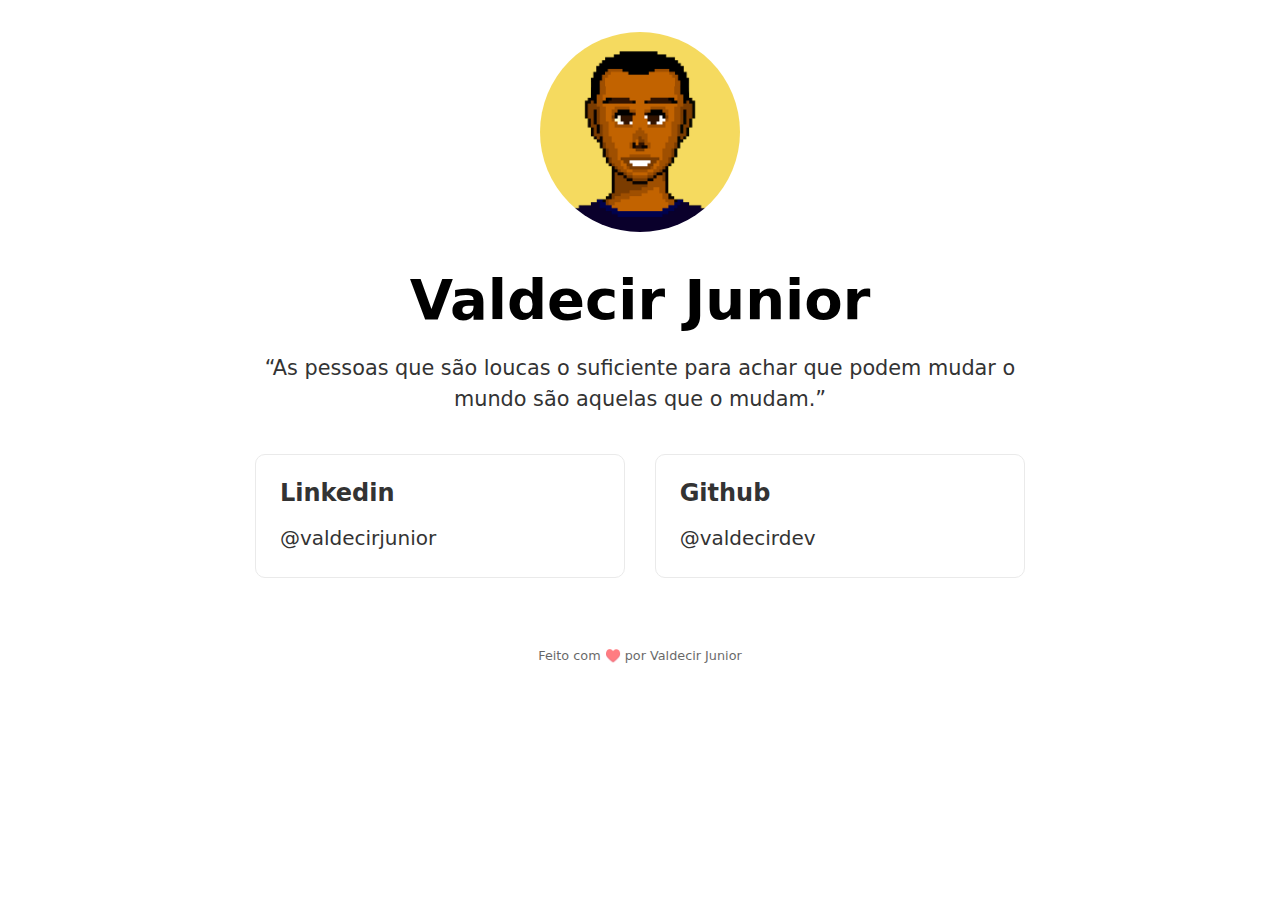
==== commit 2a717ad4: "Novo site" ====
--- a/index.html
+++ b/index.html
@@ -1,336 +1,35 @@
 <!DOCTYPE html>
-<html lang="pt-BR">
-
-  <head>
-
-    <meta charset="utf-8">
-    <meta name="viewport" content="width=device-width, initial-scale=1, shrink-to-fit=no">
-    <meta name="description" content="">
-    <meta name="author" content="">
-
-    <link rel="icon" type="image/png" href="/favicon.png">
+<html lang="en">
+<head>
+    <meta charset="UTF-8">
+    <meta name="viewport" content="width=device-width, initial-scale=1.0">
 
     <title>Valdecir Junior</title>
+    <meta name="description" content="">
 
-    <!-- Bootstrap core CSS -->
-    <link href="vendor/bootstrap/css/bootstrap.min.css" rel="stylesheet">
+    <link rel="shortcut icon" href="./img/favicon.png" type="image/x-icon">
+    <link rel=icon href="./img/favicon.png" type="image/x-icon">
 
-    <!-- Custom fonts for this template -->
-    <link href="https://fonts.googleapis.com/css?family=Saira+Extra+Condensed:500,700" rel="stylesheet">
-    <link href="https://fonts.googleapis.com/css?family=Muli:400,400i,800,800i" rel="stylesheet">
-    <link href="vendor/fontawesome-free/css/all.min.css" rel="stylesheet">
-
-    <!-- Custom styles for this template -->
-    <link href="styles/resume.min.css" rel="stylesheet">
-
-
-    <!-- Global site tag (gtag.js) - Google Analytics -->
-    <script async src="https://www.googletagmanager.com/gtag/js?id=UA-122337090-3"></script>
-    <script>
-      window.dataLayer = window.dataLayer || [];
-      function gtag(){dataLayer.push(arguments);}
-      gtag('js', new Date());
-      gtag('config', 'UA-122337090-3');
-    </script>
-  </head>
-
-  <body id="page-top">
-
-    <nav class="navbar navbar-expand-lg navbar-dark bg-primary fixed-top" id="sideNav">
-      <a class="navbar-brand js-scroll-trigger" href="#page-top">
-        <span class="d-block d-lg-none">Valdecir Junior</span>
-        <span class="d-none d-lg-block">
-          <img class="img-fluid img-profile rounded-circle mx-auto mb-2" src="images/profile.jpg" alt="">
-        </span>
-      </a>
-      <button class="navbar-toggler" type="button" data-toggle="collapse" data-target="#navbarSupportedContent" aria-controls="navbarSupportedContent" aria-expanded="false" aria-label="Toggle navigation">
-        <span class="navbar-toggler-icon"></span>
-      </button>
-      <div class="collapse navbar-collapse" id="navbarSupportedContent">
-        <ul class="navbar-nav">
-          <li class="nav-item">
-            <a class="nav-link js-scroll-trigger" href="#about">Sobre</a>
-          </li>
-          <li class="nav-item">
-            <a class="nav-link js-scroll-trigger" href="#experience">Experiência</a>
-          </li>
-          <li class="nav-item">
-            <a class="nav-link js-scroll-trigger" href="#education">Formação</a>
-          </li>
-          <li class="nav-item">
-            <a class="nav-link js-scroll-trigger" href="#skills">Habilidades</a>
-          </li>
-          <li class="nav-item">
-            <a class="nav-link js-scroll-trigger" href="#awards">Certificados</a>
-          </li>
-        </ul>
-      </div>
-    </nav>
-
-    <div class="container-fluid p-0">
-
-      <section class="resume-section p-3 p-lg-5 d-flex d-column" id="about">
-        <div class="my-auto">
-          <h1 class="mb-0">Valdecir
-            <span class="text-primary">Junior</span>
-          </h1>
-          <div class="subheading mb-5">Lins-SP ·
-            <a href="mailto:valdecir.junior@outlook.com">valdecir.junior@outlook.com</a>
-          </div>
-          <p class="lead mb-5">Entusiasta de novas tecnologias, com grande interesse no aprendizado e aprimoramento através dos estudos, e da aplicação dos conhecimentos adquiridos.
-          <br><br>Experiência full-stack no desenvolvimento de Portais Institucionais, Blogs, Websites e Sistemas de Gestão Exclusivos em PHP, Node.js, MongoDB, MySQL, HTML, CSS e JS, utilizando frameworks como Laravel, CodeIgniter, Vue.js, jQuery, Bootstrap e Semantic UI.</p>
-          <div class="social-icons">
-            <a href="https://linkedin.com/in/valdecirjunior/">
-              <i class="fab fa-linkedin-in"></i>
+    <link rel="stylesheet" href="./css/styles.css">
+</head>
+<body>
+    <main>
+        <div class="hello">
+            <img src="./img/avatar.png" alt="" height="200" width="200">
+            <h1>Valdecir Junior</h1>
+            <p>“As pessoas que são loucas o suficiente para achar que podem mudar o mundo são aquelas que o mudam.”</p>
+        </div>
+        <div class="items">
+            <a href="https://linkedin.com/in/valdecirjunior/" target="_blank" class="item">
+                <h3>Linkedin</h3>
+                <p>@valdecirjunior</p>
             </a>
-            <a href="https://github.com/valdecirdev">
-              <i class="fab fa-github"></i>
+            <a href="https://github.com/valdecirdev" target="_blank" class="item">
+                <h3>Github</h3>
+                <p>@valdecirdev</p>
             </a>
-            <!-- <a href="#">
-              <i class="fab fa-twitter"></i>
-            </a> -->
-            <!-- <a href="#">
-              <i class="fab fa-facebook-f"></i>
-            </a> -->
-          </div>
         </div>
-      </section>
-
-      <hr class="m-0">
-
-      <section class="resume-section p-3 p-lg-5 d-flex flex-column" id="experience">
-        <div class="my-auto">
-          <h2 class="mb-5">Experiência</h2>
-
-          <div class="resume-item d-flex flex-column flex-md-row mb-5">
-            <div class="resume-content mr-auto">
-              <h3 class="mb-0">Programador Pleno</h3>
-              <div class="subheading mb-3">ADETEC - Agência de Desenvolvimento Econômico e Tecnológico de Lins</div>
-              <p>Desenvolvimento de sistemas, avaliação e seleção de recursos de software, manutenção e desenvolvimento de websites e do sistema financeiro interno; 
-              <br>Responsável pelo tráfego, manutenção e criação de landing pages, automação de emails, criação e impulsionamento de anúncios.</p>
-            </div>
-            <div class="resume-date text-md-right">
-              <span class="text-primary">Outubro 2019 - o momento</span>
-            </div>
-          </div>
-          
-          <div class="resume-item d-flex flex-column flex-md-row mb-5">
-            <div class="resume-content mr-auto">
-              <h3 class="mb-0">Programador Júnior</h3>
-              <div class="subheading mb-3">ADETEC - Agência de Desenvolvimento Econômico e Tecnológico de Lins</div>
-            </div>
-            <div class="resume-date text-md-right">
-              <span class="text-primary">Novembro 2018 - Outubro 2019</span>
-            </div>
-          </div>
-
-          <div class="resume-item d-flex flex-column flex-md-row mb-5">
-            <div class="resume-content mr-auto">
-              <h3 class="mb-0">Estagiário</h3>
-              <div class="subheading mb-3">ADETEC - Agência de Desenvolvimento Econômico e Tecnológico de Lins</div>
-            </div>
-            <div class="resume-date text-md-right">
-              <span class="text-primary">Setembro 2017 - Outubro 2018</span>
-            </div>
-          </div>
-
-          <div class="resume-item d-flex flex-column flex-md-row mb-5">
-            <div class="resume-content mr-auto">
-              <h3 class="mb-0">Jovem Aprendiz - Auxiliar Admistrativo</h3>
-              <div class="subheading mb-3">Centro Paula Souza - FATEC Lins</div>
-              <p>Auxiliar sob supervisa o nas atividades de: Confecção de grades dos Docentes; Confecção de remessas; Controle de presença dos funcionários e confecção do Livro Ponto;Atendimento ao público em geral.</p>
-            </div>
-            <div class="resume-date text-md-right">
-              <span class="text-primary">Janeiro 2015 - Dezembro 2015</span>
-            </div>
-          </div>
-
-        </div>
-
-      </section>
-
-      <hr class="m-0">
-
-      <section class="resume-section p-3 p-lg-5 d-flex flex-column" id="education">
-        <div class="my-auto">
-          <h2 class="mb-5">Formação</h2>
-
-          <div class="resume-item d-flex flex-column flex-md-row mb-5">
-            <div class="resume-content mr-auto">
-              <h3 class="mb-0">Tecnólogo em Análise e Desenvolvimento de Sistemas</h3>
-              <div class="subheading mb-3">Faculdade de Tecnologia de Lins (FATEC)</div>
-              <p>O Tecnólogo em Análise e Desenvolvimento de Sistemas analisa, projeta, documenta, especifica, testa, implanta e mantém sistemas computacionais de informação. Esse profissional trabalha, também, com ferramentas computacionais, equipamentos de informática e metodologia de projetos na produção de sistemas. Raciocínio lógico, emprego de linguagens de programação e de metodologias de construção de projetos, preocupação com a qualidade, usabilidade, robustez, integridade e segurança de programas computacionais são fundamentais à atuação desse profissional.</p>
-            </div>
-            <div class="resume-date text-md-right">
-              <span class="text-primary">2016 - 2020</span>
-            </div>
-          </div>
-
-          <div class="resume-item d-flex flex-column flex-md-row">
-            <div class="resume-content mr-auto">
-              <h3 class="mb-0">Programador - Profissionalizante</h3>
-              <div class="subheading mb-3">Prepara Cursos Profissionalizantes</div>
-              <p>Em computação, programador é aquele que faz programação de computadores e desenvolve software. Um programador pode ser alguém que desenvolve ou faz manutenção de software em um grande sistema mainframe ou que desenvolve software primariamente para uso em computadores pessoais. Neste sentido, um programador pode ser considerado um engenheiro de software ou desenvolvedor de software.</p>
-            </div>
-            <div class="resume-date text-md-right">
-              <span class="text-primary">2013 - 2014</span>
-            </div>
-          </div>
-
-        </div>
-      </section>
-
-      <hr class="m-0">
-
-      <section class="resume-section p-3 p-lg-5 d-flex flex-column" id="skills">
-        <div class="my-auto">
-          <h2 class="mb-5">Habilidades</h2>
-
-          <div class="subheading mb-3">Linguagens de Programação &amp; Ferramentas</div>
-          <ul class="list-inline dev-icons">
-            <li class="list-inline-item">
-              <i class="fab fa-html5"></i>
-            </li>
-            <li class="list-inline-item">
-              <i class="fab fa-css3-alt"></i>
-            </li>
-            <li class="list-inline-item">
-              <i class="fab fa-js-square"></i>
-            </li>
-            <li class="list-inline-item">
-              <i class="fab fa-vuejs"></i>
-            </li>
-            <!-- <li class="list-inline-item">
-              <i class="fab fa-angular"></i>
-            </li> -->
-            <li class="list-inline-item">
-              <i class="fab fa-react"></i>
-            </li>
-            <li class="list-inline-item">
-              <i class="fab fa-node-js"></i>
-            </li>
-            <li class="list-inline-item">
-              <i class="fab fa-sass"></i>
-            </li>
-            <!-- <li class="list-inline-item">
-              <i class="fab fa-less"></i>
-            </li> -->
-            <li class="list-inline-item">
-              <i class="fab fa-php"></i>
-            </li>
-            <li class="list-inline-item">
-              <i class="fab fa-laravel"></i>
-            </li>
-            <li class="list-inline-item">
-              <i class="fab fa-wordpress"></i>
-            </li>
-            <!-- <li class="list-inline-item">
-              <i class="fab fa-gulp"></i>
-            </li>
-            <li class="list-inline-item">
-              <i class="fab fa-grunt"></i>
-            </li> -->
-            <li class="list-inline-item">
-              <i class="fab fa-npm"></i>
-            </li>
-            <li class="list-inline-item">
-              <i class="fab fa-yarn"></i>
-            </li>
-          </ul>
-
-          <div class="subheading mb-3">Workflow</div>
-          <ul class="fa-ul mb-0">
-            <li>
-              <i class="fa-li fa fa-check"></i>
-              Mobile-First</li>
-            <li>
-              <i class="fa-li fa fa-check"></i>
-              Design Responsivo</li>
-            <li>
-              <i class="fa-li fa fa-check"></i>
-              MVC &amp; POO</li>
-            <li>
-          </ul>
-        </div>
-      </section>
-
-      <hr class="m-0">
-
-      <!-- <section class="resume-section p-3 p-lg-5 d-flex flex-column" id="interests">
-        <div class="my-auto">
-          <h2 class="mb-5">Interests</h2>
-          <p>Apart from being a web developer, I enjoy most of my time being outdoors. In the winter, I am an avid skier and novice ice climber. During the warmer months here in Colorado, I enjoy mountain biking, free climbing, and kayaking.</p>
-          <p class="mb-0">When forced indoors, I follow a number of sci-fi and fantasy genre movies and television shows, I am an aspiring chef, and I spend a large amount of my free time exploring the latest technology advancements in the front-end web development world.</p>
-        </div>
-      </section>
-
-      <hr class="m-0"> -->
-
-      <section class="resume-section p-3 p-lg-5 d-flex flex-column" id="awards">
-        <div class="my-auto">
-          <h2 class="mb-5">Certificados</h2>
-          <ul class="fa-ul mb-0">
-            <li>
-              <i class="fa-li fa fa-trophy text-warning"></i>
-              <strong>Scrum Fundamentals Certified</strong> - SCRUMstudy
-            </li>
-            <li>
-              <i class="fa-li fa fa-trophy text-warning"></i>
-              <strong>DevOps Foundation</strong> - Universidade Estabilis
-            </li>
-            <li>
-              <i class="fa-li fa fa-trophy text-warning"></i>
-              <strong>Certificação PHP - Boas Práticas</strong> - iMaster
-            </li>
-            <li>
-              <i class="fa-li fa fa-trophy text-warning"></i>
-              <strong>Curso Completo de PHP 7</strong> - Udemy
-            </li>
-            <li>
-              <i class="fa-li fa fa-trophy text-warning"></i>
-              <strong>My English Online(Nível 4)</strong> - CAPES/Ministério da Educação
-            </li>
-            <li>
-              <i class="fa-li fa fa-trophy text-warning"></i>
-              <strong>Curso NodeJS</strong> - RocketSeat
-            </li>
-            <li>
-              <i class="fa-li fa fa-trophy text-warning"></i>
-              <strong>Lógica de Programação</strong> - Senai-ES
-            </li>
-            <li>
-              <i class="fa-li fa fa-trophy text-warning"></i>
-              <strong>Tecnologia da Informação e Comunicação</strong> - Senai-ES
-            </li>
-            <li>
-              <i class="fa-li fa fa-trophy text-warning"></i>
-              <strong>Introdução a Redes de Computadores</strong> - Fundação Bradesco
-            </li>
-            <li>
-              <i class="fa-li fa fa-trophy text-warning"></i>
-              <strong>HTML5- Homologado pelo W3C</strong> - Microsoft
-            </li>
-            <li>
-              <i class="fa-li fa fa-trophy text-warning"></i>
-              <strong>PHP Tutorial Course</strong> - SoloLearn
-            </li>
-            
-          </ul>
-        </div>
-      </section>
-
-    </div>
-
-    <!-- Bootstrap core JavaScript -->
-    <script src="vendor/jquery/jquery.min.js"></script>
-    <script src="vendor/bootstrap/js/bootstrap.bundle.min.js"></script>
-
-    <!-- Plugin JavaScript -->
-    <script src="vendor/jquery-easing/jquery.easing.min.js"></script>
-
-    <!-- Custom scripts for this template -->
-    <script src="js/resume.min.js"></script>
-
-  </body>
-
-</html>
+    </main>
+    <footer></footer>
+</body>
+</html>--- a/css/styles.css
+++ b/css/styles.css
@@ -0,0 +1,106 @@
+html, body {
+    margin: 0;
+    font-family: system-ui,-apple-system,BlinkMacSystemFont,Segoe UI, Helvetica Neue,Helvetica,Arial,sans-serif;
+}
+main {
+    max-width: 800px;
+    margin: 0 auto;
+    text-align: center;
+}
+main > .hello > img {
+    width: 200px;
+    height: 200px;
+    border-radius: 50%;
+    margin: 2rem 0;
+}
+main > .hello > h1 {
+    font-size: 3.5rem;
+    margin: 0;
+    line-height: 1.15;
+}
+main > .hello > p {
+    font-size: 1.3rem;
+    line-height: 1.5;
+    color: #333;
+}
+
+main > .items {
+    display: -webkit-box;
+    display: -webkit-flex;
+    display: -ms-flexbox;
+    display: flex;
+    -webkit-align-items: center;
+    -webkit-box-align: center;
+    -ms-flex-align: center;
+    align-items: center;
+    -webkit-flex-wrap: wrap;
+    -ms-flex-wrap: wrap;
+    flex-wrap: wrap;
+    margin-top: 1.5rem;
+}
+main > .items > .item {
+    margin: .93rem;
+    -webkit-flex-basis: 40%;
+    -ms-flex-preferred-size: 40%;
+    flex-basis: 40%;
+    padding: 1.5rem;
+    text-align: left;
+    text-decoration: none;
+    border: 1px solid #eaeaea;
+    border-radius: 10px;
+    transition: color 0.15s ease,border-color 0.15s ease;
+    color: #333;
+}
+
+main > .items > .item:hover {
+    color: #107fd2;
+    border-color: #107fd2;
+}
+
+main > .items > .item > h3 {
+    margin: 0 0 1rem 0;
+    font-size: 1.5rem;
+}
+
+main > .items > .item > p {
+    margin: 0;
+    font-size: 1.25rem;
+    line-height: 1.5;
+}
+
+@media (max-width: 700px) {
+    main > .items > .item {
+        -webkit-flex-basis: 100%;
+        -ms-flex-preferred-size: 100%;
+        flex-basis: 100%;
+    }
+    main {
+        width: 100%;
+        -webkit-flex-direction: row;
+        -ms-flex-direction: row;
+        flex-direction: row;
+        margin-top: 0rem;
+    }
+    main > .hello > img {
+        width: 120px;
+        height: 120px;
+        margin-bottom: 2rem;
+    }
+    main > .hello > h1 {
+        line-height: 1;
+        font-size: 2rem;
+    }
+}
+
+footer {
+    margin-top: auto;
+    text-align: center;
+    padding: 3.2rem 0 1.6rem;
+    animation: up 0.4s 0.4s backwards;
+}
+
+footer::after {
+    content: "Feito com ♥️ por Valdecir Junior";
+    opacity: 0.6;
+    font-size: 0.8rem;
+}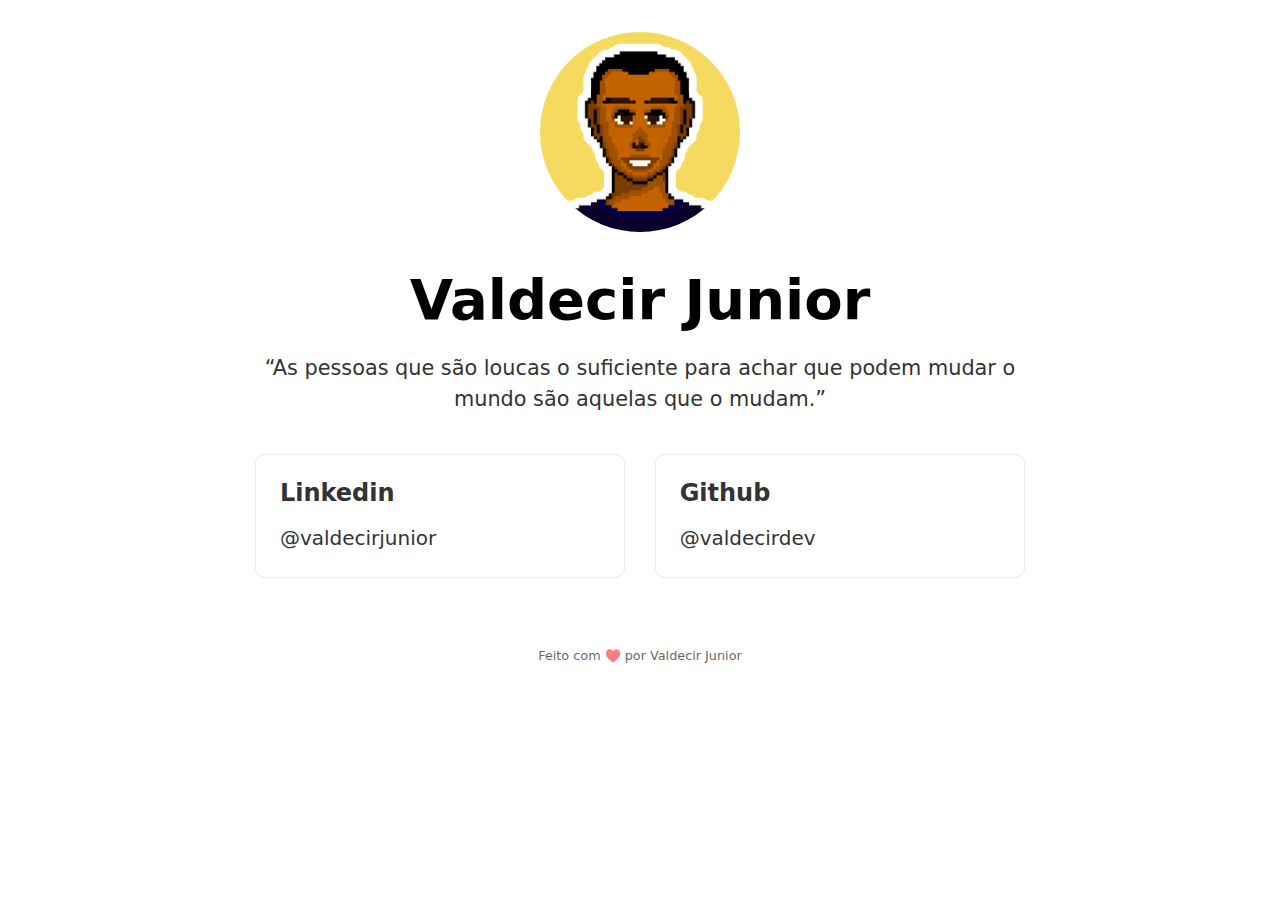
==== commit bcf82f6c: "Adiciona tags Open Graphics e atualiza imagens" ====
--- a/index.html
+++ b/index.html
@@ -5,12 +5,28 @@
     <meta name="viewport" content="width=device-width, initial-scale=1.0">
 
     <title>Valdecir Junior</title>
-    <meta name="description" content="">
+    <meta name="description" content="!">
+    <meta property="og:type" content="website">
+    <meta property="og:locale" content="pt_BR">
+    <meta property="og:title" content="Valdecir Junior">
+    <meta property="og:description" content="">
+    <meta property="og:image" content="./img/avatar.png">
 
-    <link rel="shortcut icon" href="./img/favicon.png" type="image/x-icon">
-    <link rel=icon href="./img/favicon.png" type="image/x-icon">
+    <link rel="shortcut icon" href="./img/favicon.ico" type="image/x-icon">
+    <link rel=icon href="./img/favicon.ico" type="image/x-icon">
 
     <link rel="stylesheet" href="./css/styles.css">
+
+    <!-- Global site tag (gtag.js) - Google Analytics -->
+    <script async src="https://www.googletagmanager.com/gtag/js?id=UA-122337090-3"></script>
+    <script>
+        window.dataLayer = window.dataLayer || [];
+        function gtag(){dataLayer.push(arguments);}
+        gtag('js', new Date());
+
+        gtag('config', 'UA-122337090-3');
+    </script>
+
 </head>
 <body>
     <main>
--- a/css/styles.css
+++ b/css/styles.css
@@ -6,6 +6,9 @@
     max-width: 800px;
     margin: 0 auto;
     text-align: center;
+}
+main > .hello {
+    padding: 0 20px;
 }
 main > .hello > img {
     width: 200px;
@@ -75,7 +78,7 @@
         flex-basis: 100%;
     }
     main {
-        width: 100%;
+        width: 100vw;
         -webkit-flex-direction: row;
         -ms-flex-direction: row;
         flex-direction: row;
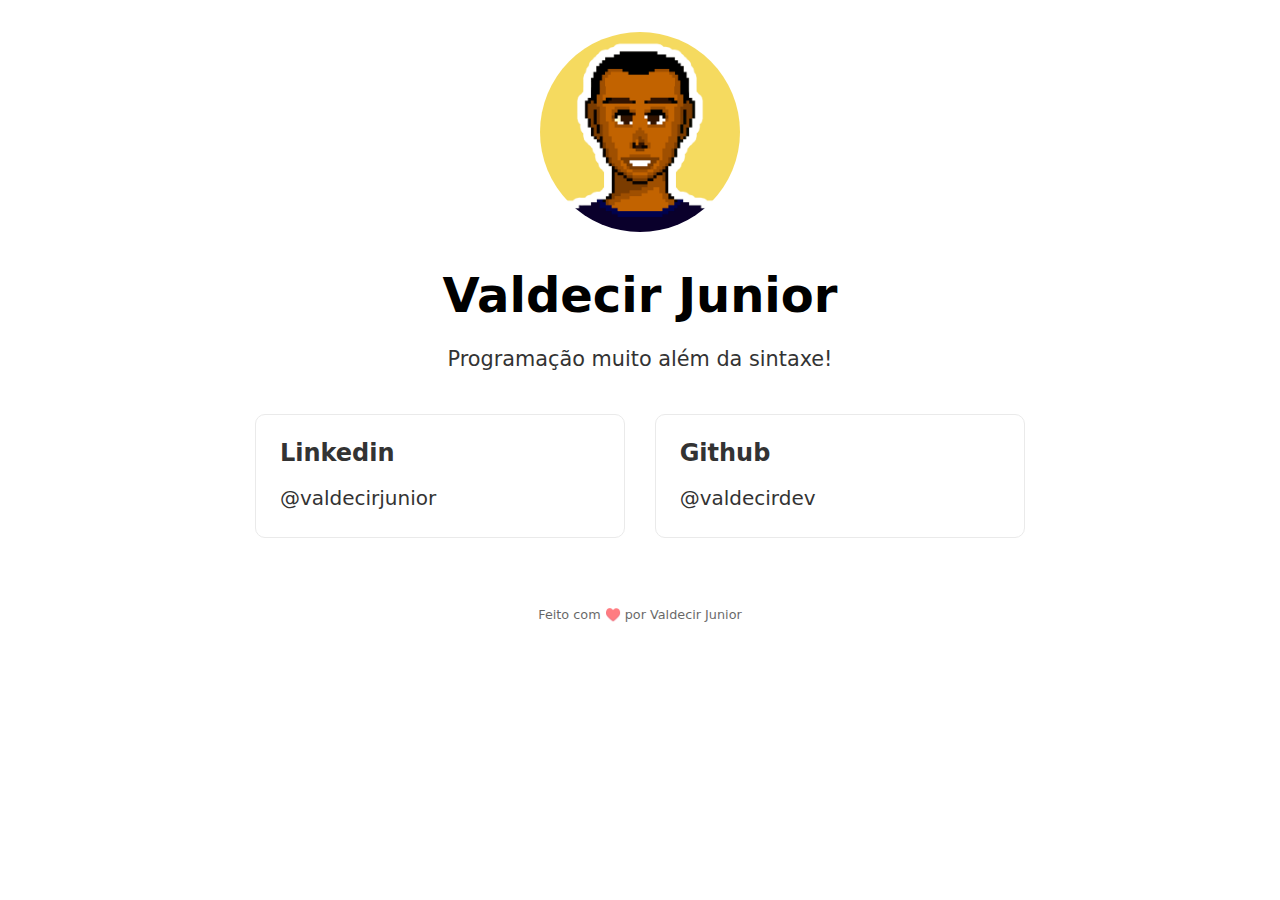
==== commit 9839d6d6: "Melhorias para os buscadores" ====
--- a/index.html
+++ b/index.html
@@ -5,11 +5,16 @@
     <meta name="viewport" content="width=device-width, initial-scale=1.0">
 
     <title>Valdecir Junior</title>
-    <meta name="description" content="!">
+    <meta name="description" content="Programação muito além da sintaxe!">
+    <meta name="keywords" content="programação,desenvolvimento,criatividade,ideias,conceitos,artigos,ferramentas,full stack,sites,portfólio,sistemas">
+    <meta name="author" content="Valdecir Junior">
+    <meta http-equiv="X-UA-Compatible" content="IE=edge">
+    <meta name="robots" content="index,follow">
+
     <meta property="og:type" content="website">
     <meta property="og:locale" content="pt_BR">
     <meta property="og:title" content="Valdecir Junior">
-    <meta property="og:description" content="">
+    <meta property="og:description" content="Programação muito além da sintaxe!">
     <meta property="og:image" content="./img/avatar.png">
 
     <link rel="shortcut icon" href="./img/favicon.ico" type="image/x-icon">
@@ -33,7 +38,7 @@
         <div class="hello">
             <img src="./img/avatar.png" alt="" height="200" width="200">
             <h1>Valdecir Junior</h1>
-            <p>“As pessoas que são loucas o suficiente para achar que podem mudar o mundo são aquelas que o mudam.”</p>
+            <p>Programação muito além da sintaxe!</p>
         </div>
         <div class="items">
             <a href="https://linkedin.com/in/valdecirjunior/" target="_blank" class="item">
--- a/css/styles.css
+++ b/css/styles.css
@@ -17,7 +17,7 @@
     margin: 2rem 0;
 }
 main > .hello > h1 {
-    font-size: 3.5rem;
+    font-size: 3rem;
     margin: 0;
     line-height: 1.15;
 }
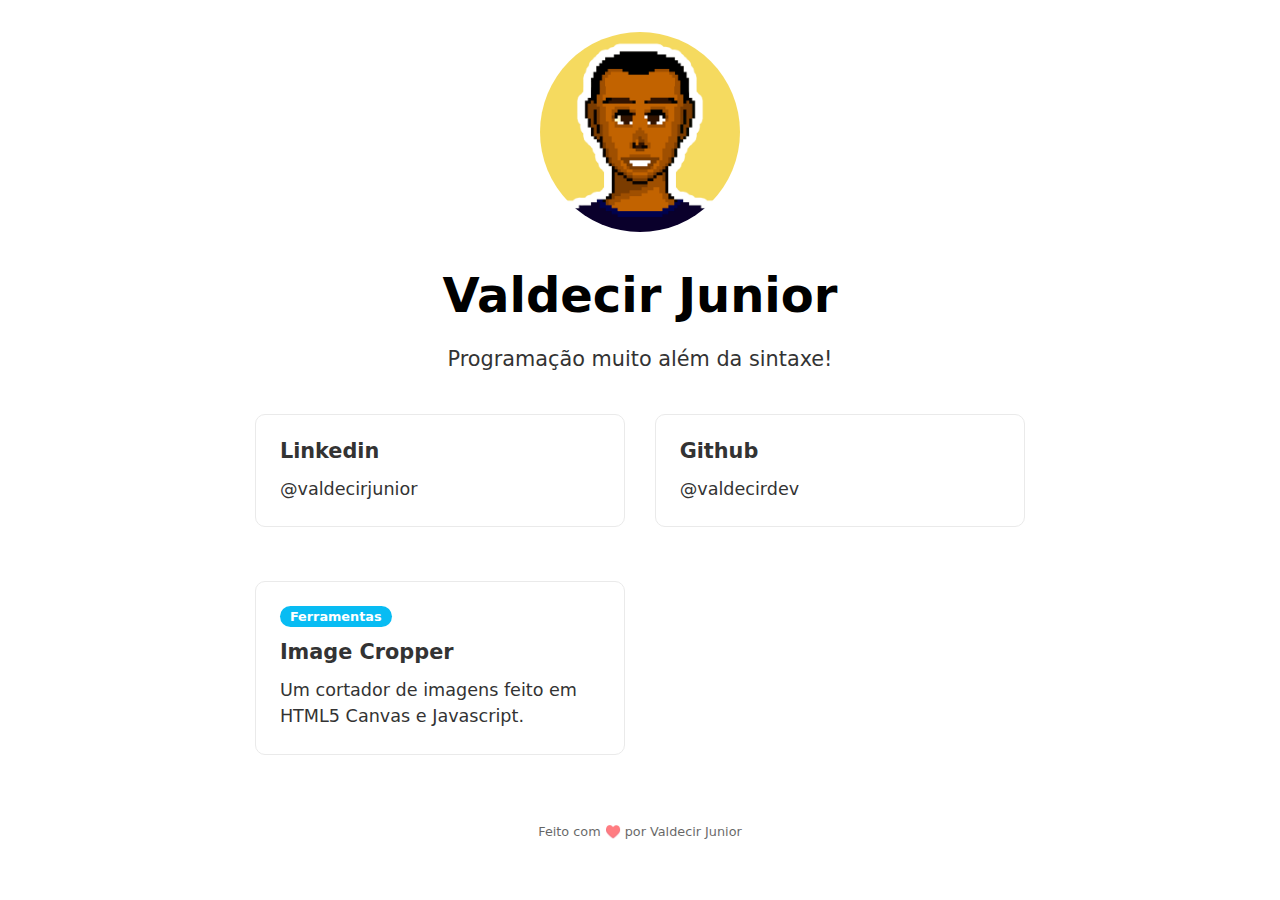
==== commit ce4916fe: "update" ====
--- a/index.html
+++ b/index.html
@@ -49,6 +49,32 @@
                 <h3>Github</h3>
                 <p>@valdecirdev</p>
             </a>
+            <!-- <a href="https://valdecirdev.medium.com" target="_blank" class="item">
+                <h3>Artigos</h3>
+                <p>Veja todos os artigos que já publiquei no Medium.</p>
+            </a> -->
+        </div>
+        <div class="items">
+            <a href="https://valdecir.dev/imagecropper/" target="_blank" class="item">
+                <span class="tag bg-blue">Ferramentas</span>
+                <h3>Image Cropper</h3>
+                <p>Um cortador de imagens feito em HTML5 Canvas e Javascript.</p>
+            </a>
+            <!-- <a href="https://valdecir.dev/textapeak/" target="_blank" class="item">
+                <span class="tag bg-blue">Ferramentas</span>
+                <h3>Text Speak</h3>
+                <p>Leitor de texto desenvolvido utilizando a nova biblioteca "speechSynthesis".</p>
+            </a> -->
+            <!-- <a href="https://valdecir.dev/flappy-bird/" target="_blank" class="item">
+                <span class="tag bg-orange">Jogos</span>
+                <h3>Flappy Bird</h3>
+                <p>Uma versão do clássico game do passarinho.</p>
+            </a> -->
+            <!-- <a href="https://adetec.org" target="_blank" class="item">
+                <span class="tag bg-purple">Portfólio</span>
+                <h3>Adetec Lins</h3>
+                <p>Portal com design moderno, gestão de eventos, integração com meio de pagamento e CMS próprio.</p>
+            </a> -->
         </div>
     </main>
     <footer></footer>
--- a/css/styles.css
+++ b/css/styles.css
@@ -32,10 +32,10 @@
     display: -webkit-flex;
     display: -ms-flexbox;
     display: flex;
-    -webkit-align-items: center;
+    /* -webkit-align-items: center;
     -webkit-box-align: center;
     -ms-flex-align: center;
-    align-items: center;
+    align-items: center; */
     -webkit-flex-wrap: wrap;
     -ms-flex-wrap: wrap;
     flex-wrap: wrap;
@@ -61,14 +61,37 @@
 }
 
 main > .items > .item > h3 {
-    margin: 0 0 1rem 0;
-    font-size: 1.5rem;
+    margin: 0 0 .8rem 0;
+    font-size: 1.3rem;
 }
 
 main > .items > .item > p {
     margin: 0;
-    font-size: 1.25rem;
+    font-size: 1.1rem;
     line-height: 1.5;
+}
+
+.tag {
+    border-radius: 15px;
+    padding: 3px 10px;
+    font-size: .8rem;
+    font-weight: bold;
+}
+.tag + h3{
+    margin-top: 15px !important;
+}
+
+.bg-purple {
+    background-color: #8257e6;
+    color: #fff;
+}
+.bg-blue {
+    background-color: #08bcf3;
+    color: #fff;
+}
+.bg-orange {
+    background-color: rgb(255, 136, 0);
+    color: #fff
 }
 
 @media (max-width: 700px) {
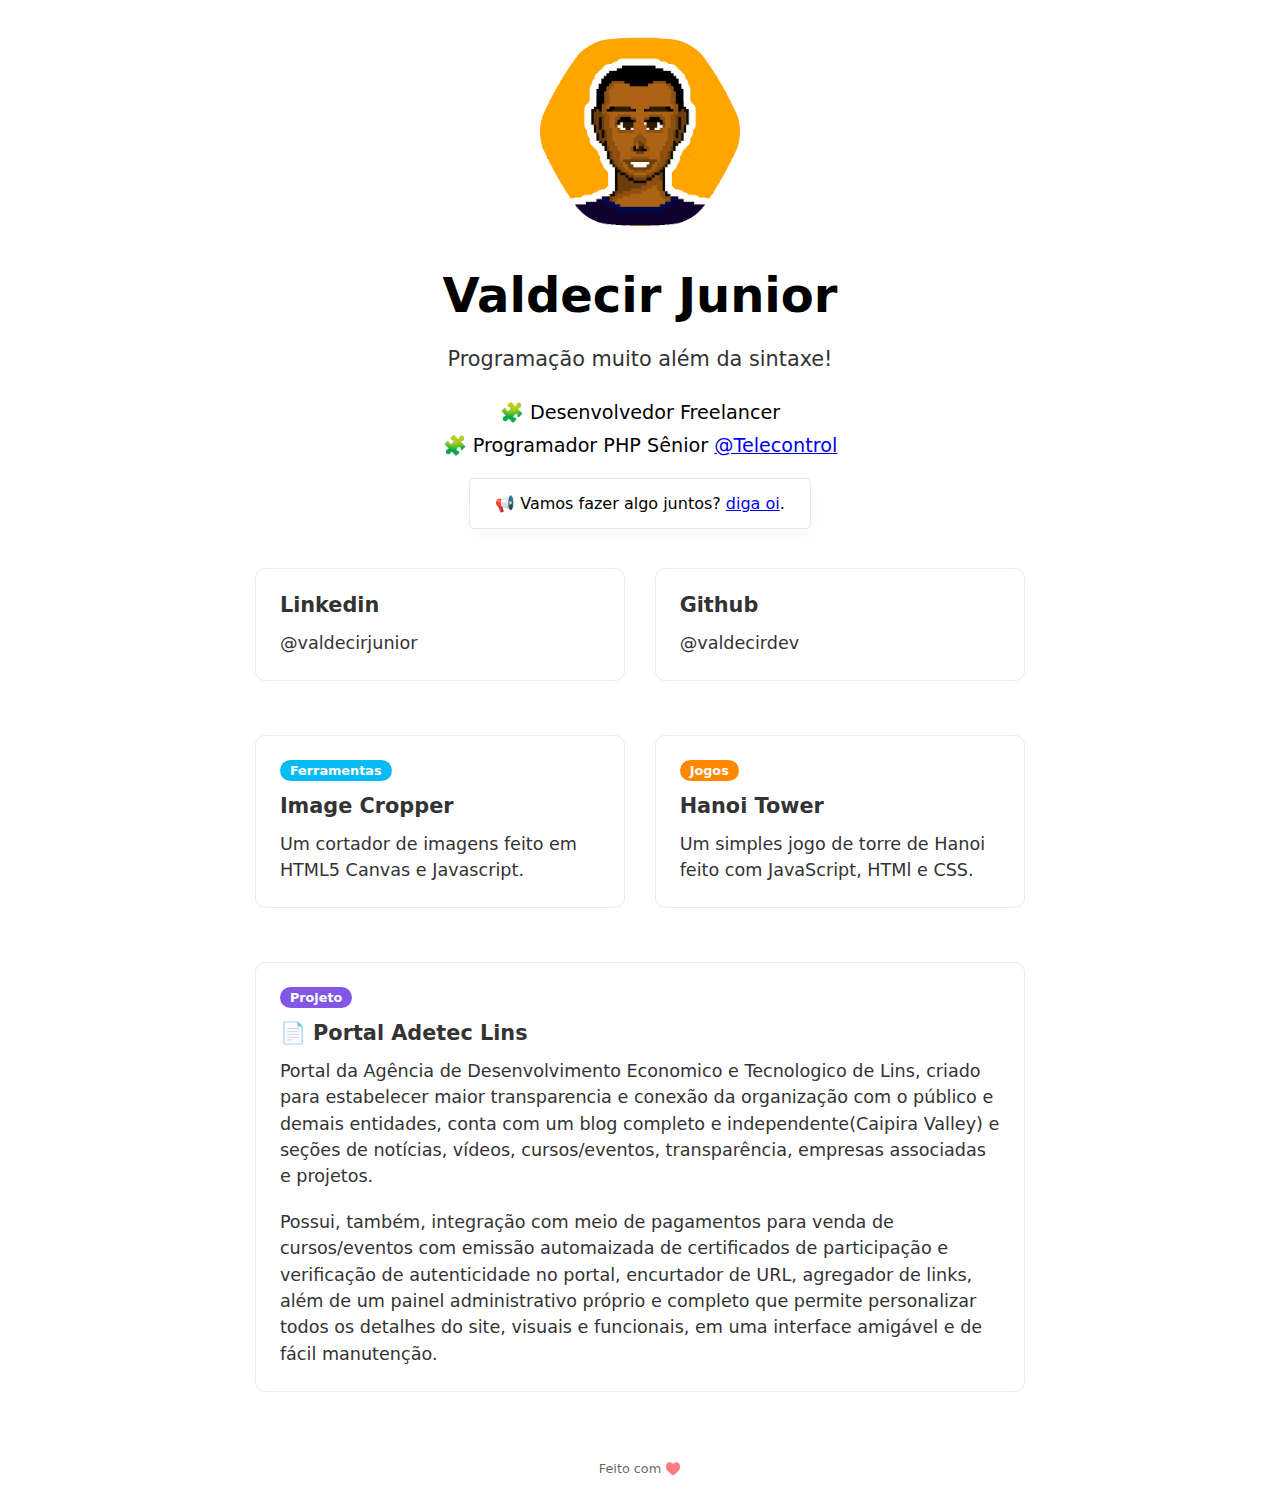
==== commit 3c852cf1: "Atualiza projetos e layout" ====
--- a/index.html
+++ b/index.html
@@ -1,5 +1,5 @@
 <!DOCTYPE html>
-<html lang="en">
+<html lang="pt-BR">
 <head>
     <meta charset="UTF-8">
     <meta name="viewport" content="width=device-width, initial-scale=1.0">
@@ -36,9 +36,16 @@
 <body>
     <main>
         <div class="hello">
-            <img src="./img/avatar.png" alt="" height="200" width="200">
+            <img src="./img/avatar2.png" alt="" height="200" width="200">
             <h1>Valdecir Junior</h1>
             <p>Programação muito além da sintaxe!</p>
+        </div>
+        <ul class="jobs">
+            <li>🧩 Desenvolvedor Freelancer</li>
+            <li>🧩 Programador PHP Sênior <a href="https://www.linkedin.com/company/telecontrolbr" target="_blank">@Telecontrol</a></li>
+        </ul>
+        <div class="quote">
+            <p>📢 Vamos fazer algo juntos? <a href="mailto:valdecir.junior@outlook.com">diga oi</a>.</p>
         </div>
         <div class="items">
             <a href="https://linkedin.com/in/valdecirjunior/" target="_blank" class="item">
@@ -60,6 +67,11 @@
                 <h3>Image Cropper</h3>
                 <p>Um cortador de imagens feito em HTML5 Canvas e Javascript.</p>
             </a>
+            <a href="https://valdecir.dev/hanoi-tower/" target="_blank" class="item">
+                <span class="tag bg-orange">Jogos</span>
+                <h3>Hanoi Tower</h3>
+                <p>Um simples jogo de torre de Hanoi feito com JavaScript, HTMl e CSS. </p>
+            </a>
             <!-- <a href="https://valdecir.dev/textapeak/" target="_blank" class="item">
                 <span class="tag bg-blue">Ferramentas</span>
                 <h3>Text Speak</h3>
@@ -70,11 +82,15 @@
                 <h3>Flappy Bird</h3>
                 <p>Uma versão do clássico game do passarinho.</p>
             </a> -->
-            <!-- <a href="https://adetec.org" target="_blank" class="item">
-                <span class="tag bg-purple">Portfólio</span>
-                <h3>Adetec Lins</h3>
-                <p>Portal com design moderno, gestão de eventos, integração com meio de pagamento e CMS próprio.</p>
-            </a> -->
+        </div>
+        <div class="full-items">
+            <a href="https://adetec.org" target="_blank" class="item">
+                <span class="tag bg-purple">Projeto</span>
+                <h3>📄 Portal Adetec Lins</h3>
+                <p>Portal da Agência de Desenvolvimento Economico e Tecnologico de Lins, criado para estabelecer maior transparencia e conexão da organização com o público e demais entidades, conta com um blog completo e independente(Caipira Valley) e seções de notícias, vídeos, cursos/eventos, transparência, empresas associadas e projetos.</p>
+                <br>
+                <p>Possui, também, integração com meio de pagamentos para venda de cursos/eventos com emissão automaizada de certificados de participação e verificação de autenticidade no portal, encurtador de URL, agregador de links, além de um painel administrativo próprio e completo que permite personalizar todos os detalhes do site, visuais e funcionais, em uma interface amigável e de fácil manutenção.</p>
+            </a>
         </div>
     </main>
     <footer></footer>
--- a/css/styles.css
+++ b/css/styles.css
@@ -27,6 +27,7 @@
     color: #333;
 }
 
+/* med items */
 main > .items {
     display: -webkit-box;
     display: -webkit-flex;
@@ -71,6 +72,49 @@
     line-height: 1.5;
 }
 
+/* full items */
+
+main > .full-items {
+    display: -webkit-box;
+    display: -webkit-flex;
+    display: -ms-flexbox;
+    display: flex;
+    -webkit-flex-wrap: wrap;
+    -ms-flex-wrap: wrap;
+    flex-wrap: wrap;
+    margin-top: 1.5rem;
+}
+
+main > .full-items  > .item {
+    margin: .93rem;
+    -webkit-flex-basis: 100%;
+    -ms-flex-preferred-size: 100%;
+    flex-basis: 100%;
+    padding: 1.5rem;
+    text-align: left;
+    text-decoration: none;
+    border: 1px solid #eaeaea;
+    border-radius: 10px;
+    transition: color 0.15s ease,border-color 0.15s ease;
+    color: #333;
+}
+
+main > .full-items  > .item:hover {
+    color: #107fd2;
+    border-color: #107fd2;
+}
+
+main > .full-items  > .item > h3 {
+    margin: 0 0 .8rem 0;
+    font-size: 1.3rem;
+}
+
+main > .full-items  > .item > p {
+    margin: 0;
+    font-size: 1.1rem;
+    line-height: 1.5;
+}
+
 .tag {
     border-radius: 15px;
     padding: 3px 10px;
@@ -126,7 +170,34 @@
 }
 
 footer::after {
-    content: "Feito com ♥️ por Valdecir Junior";
+    content: "Feito com ♥️";
     opacity: 0.6;
     font-size: 0.8rem;
+}
+
+.quote {
+    width: max-content;
+    margin: 0 auto;
+    box-shadow: rgba(0, 0, 0, 0.03) 2px 8.1px 20.1px !important;
+    border-width: 1px;
+    border-style: solid;
+    border-color: rgba(32, 32, 32, 0.1);
+    border-image: initial;
+    border-radius: 5px;
+    padding: 15px 25px;
+}
+
+.quote p {
+    padding: 0;
+    margin: 0;
+}
+
+.jobs {
+    list-style: none;
+    padding: 0px;
+}
+
+.jobs li {
+    font-size: 1.2rem;
+    padding: 5px 0px;
 }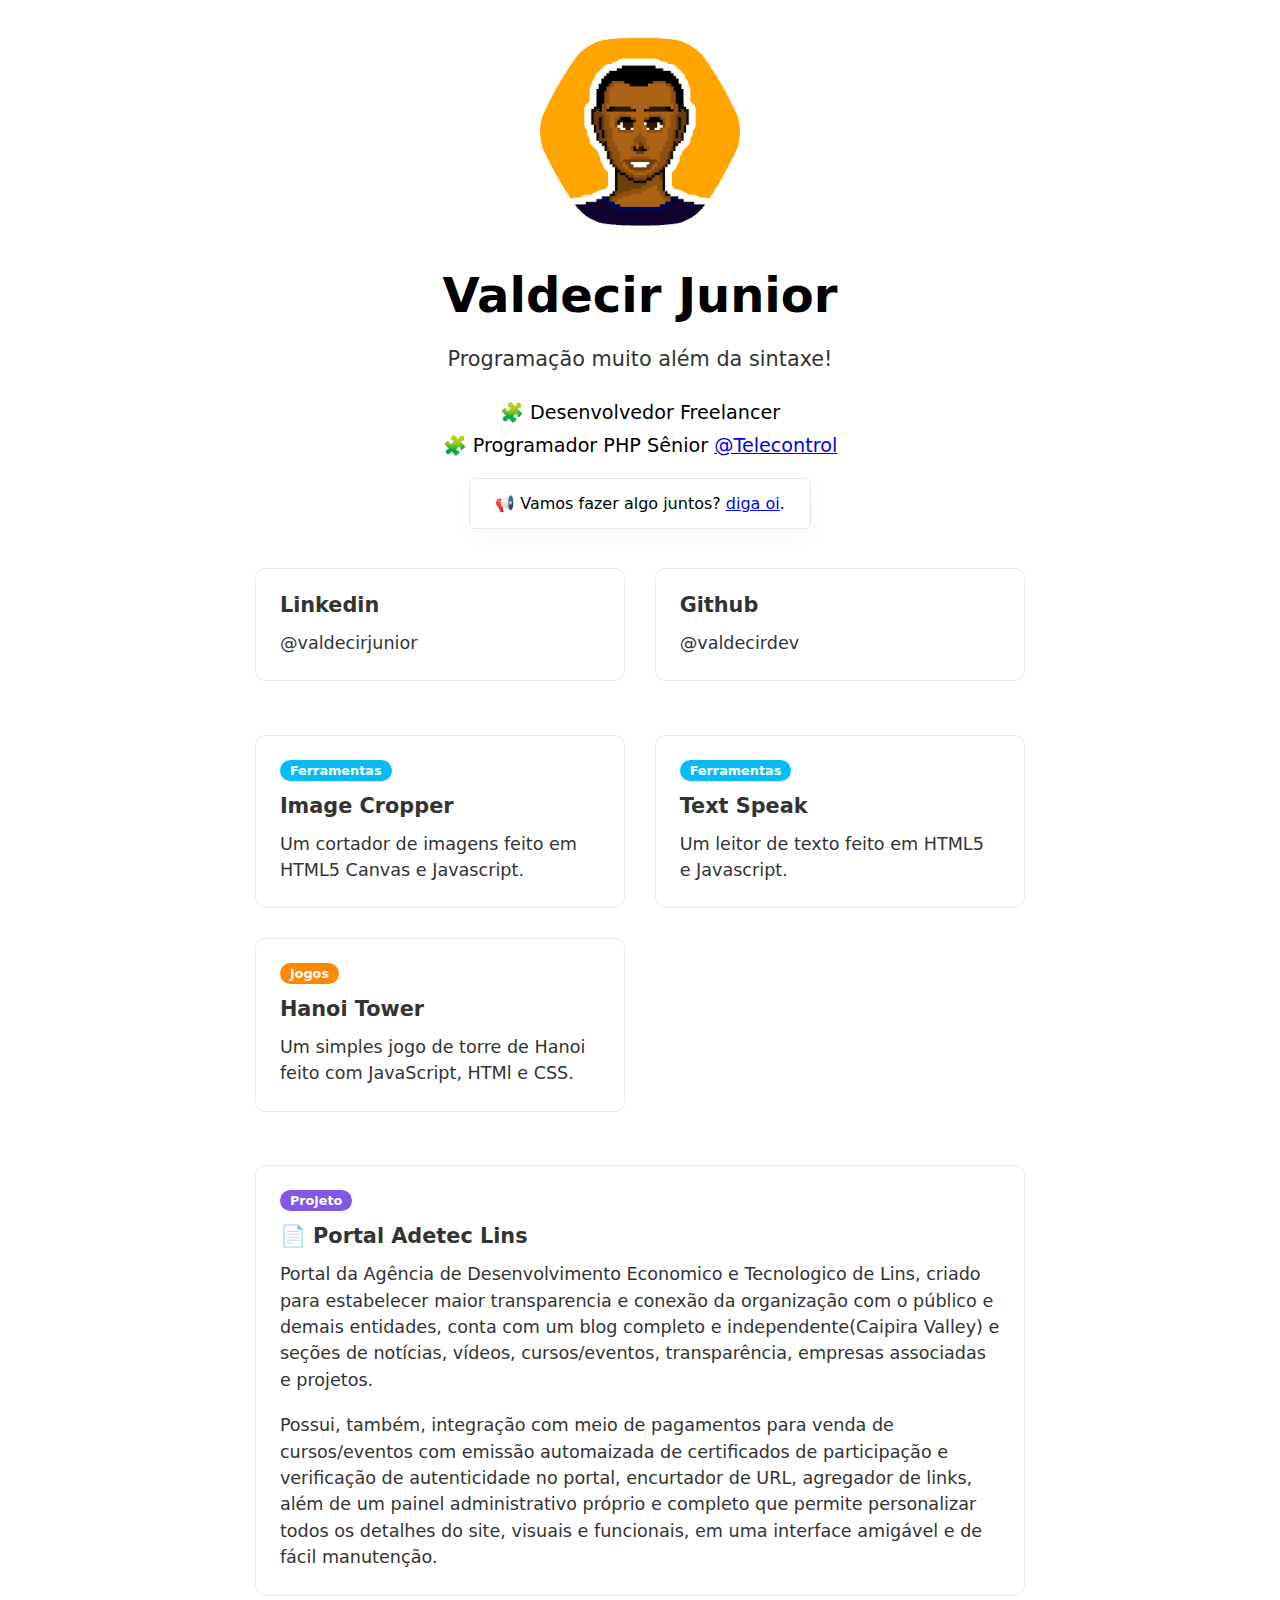
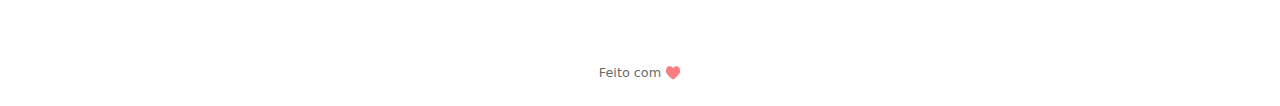
==== commit f3f76452: "Adiciona o text speak" ====
--- a/index.html
+++ b/index.html
@@ -67,16 +67,16 @@
                 <h3>Image Cropper</h3>
                 <p>Um cortador de imagens feito em HTML5 Canvas e Javascript.</p>
             </a>
+            <a href="https://valdecir.dev/text-speak/" target="_blank" class="item">
+                <span class="tag bg-blue">Ferramentas</span>
+                <h3>Text Speak</h3>
+                <p>Um leitor de texto feito em HTML5 e Javascript.</p>
+            </a>
             <a href="https://valdecir.dev/hanoi-tower/" target="_blank" class="item">
                 <span class="tag bg-orange">Jogos</span>
                 <h3>Hanoi Tower</h3>
                 <p>Um simples jogo de torre de Hanoi feito com JavaScript, HTMl e CSS. </p>
             </a>
-            <!-- <a href="https://valdecir.dev/textapeak/" target="_blank" class="item">
-                <span class="tag bg-blue">Ferramentas</span>
-                <h3>Text Speak</h3>
-                <p>Leitor de texto desenvolvido utilizando a nova biblioteca "speechSynthesis".</p>
-            </a> -->
             <!-- <a href="https://valdecir.dev/flappy-bird/" target="_blank" class="item">
                 <span class="tag bg-orange">Jogos</span>
                 <h3>Flappy Bird</h3>
